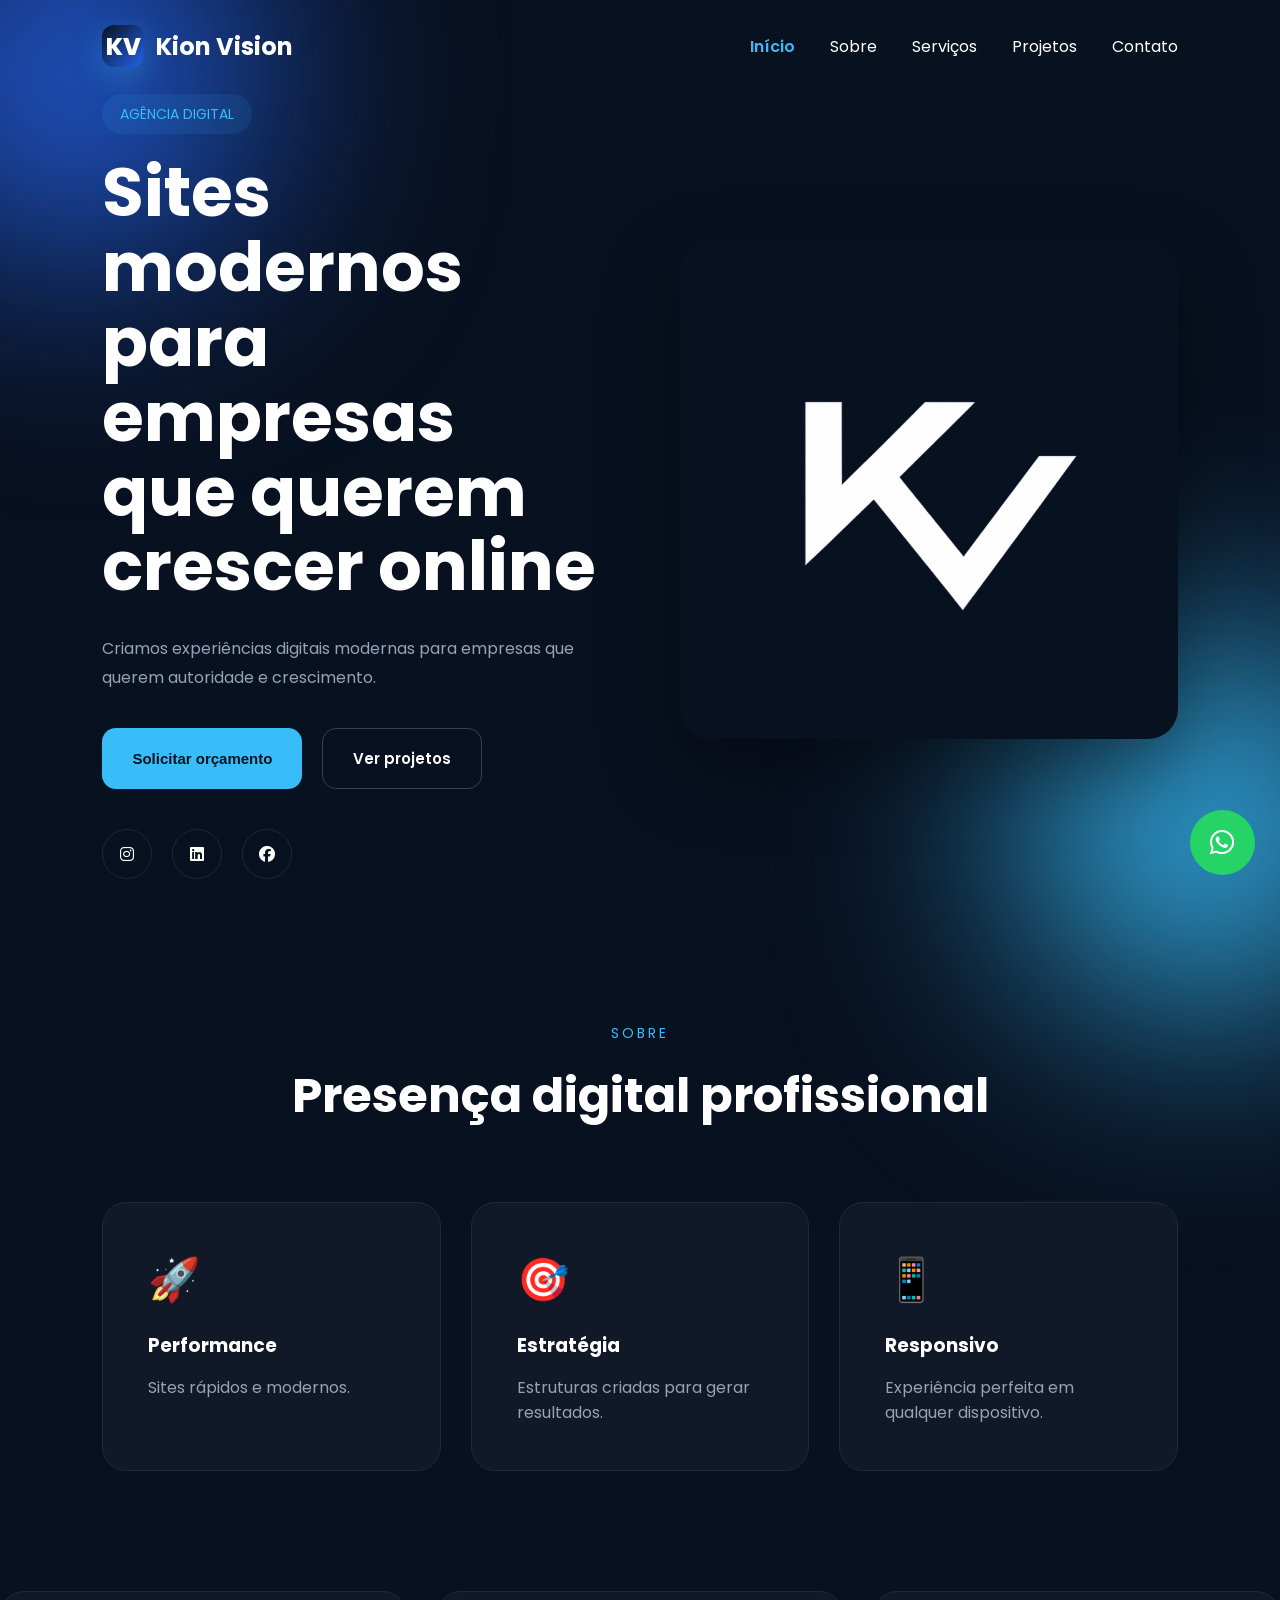
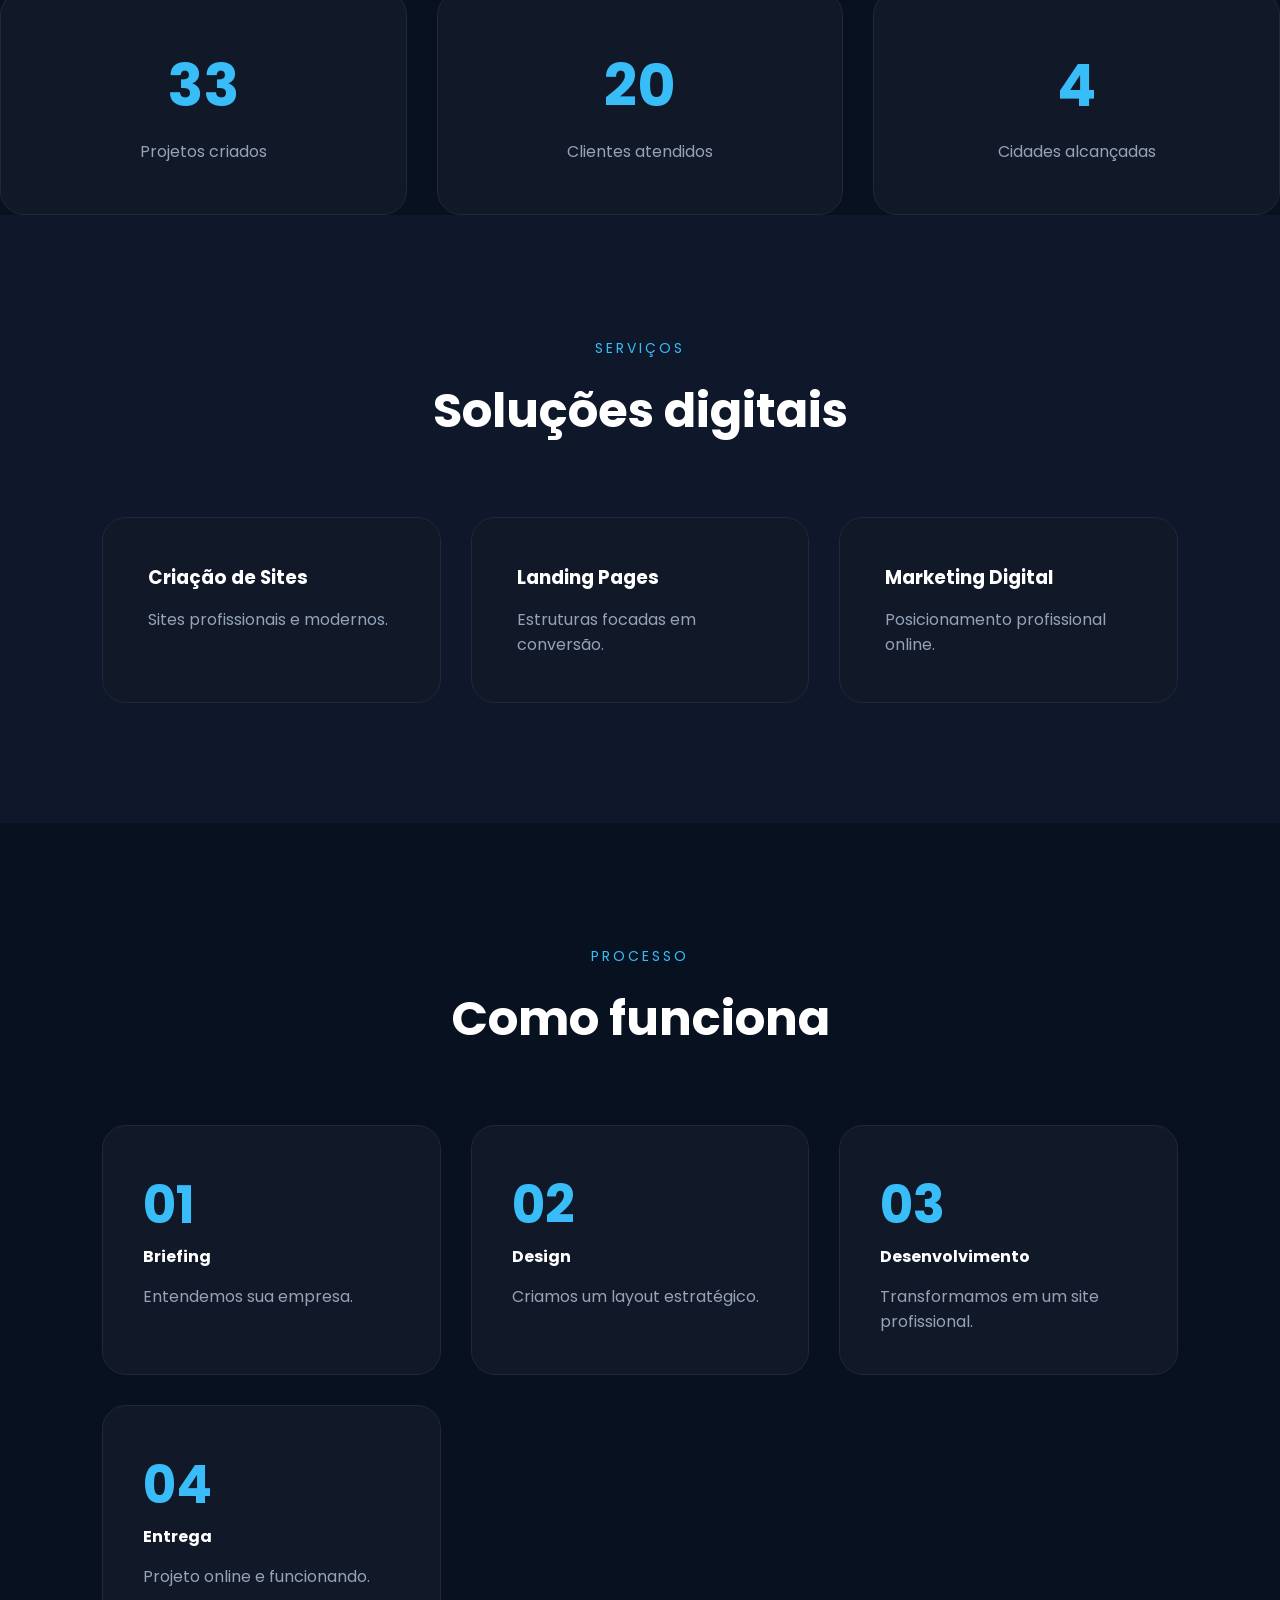
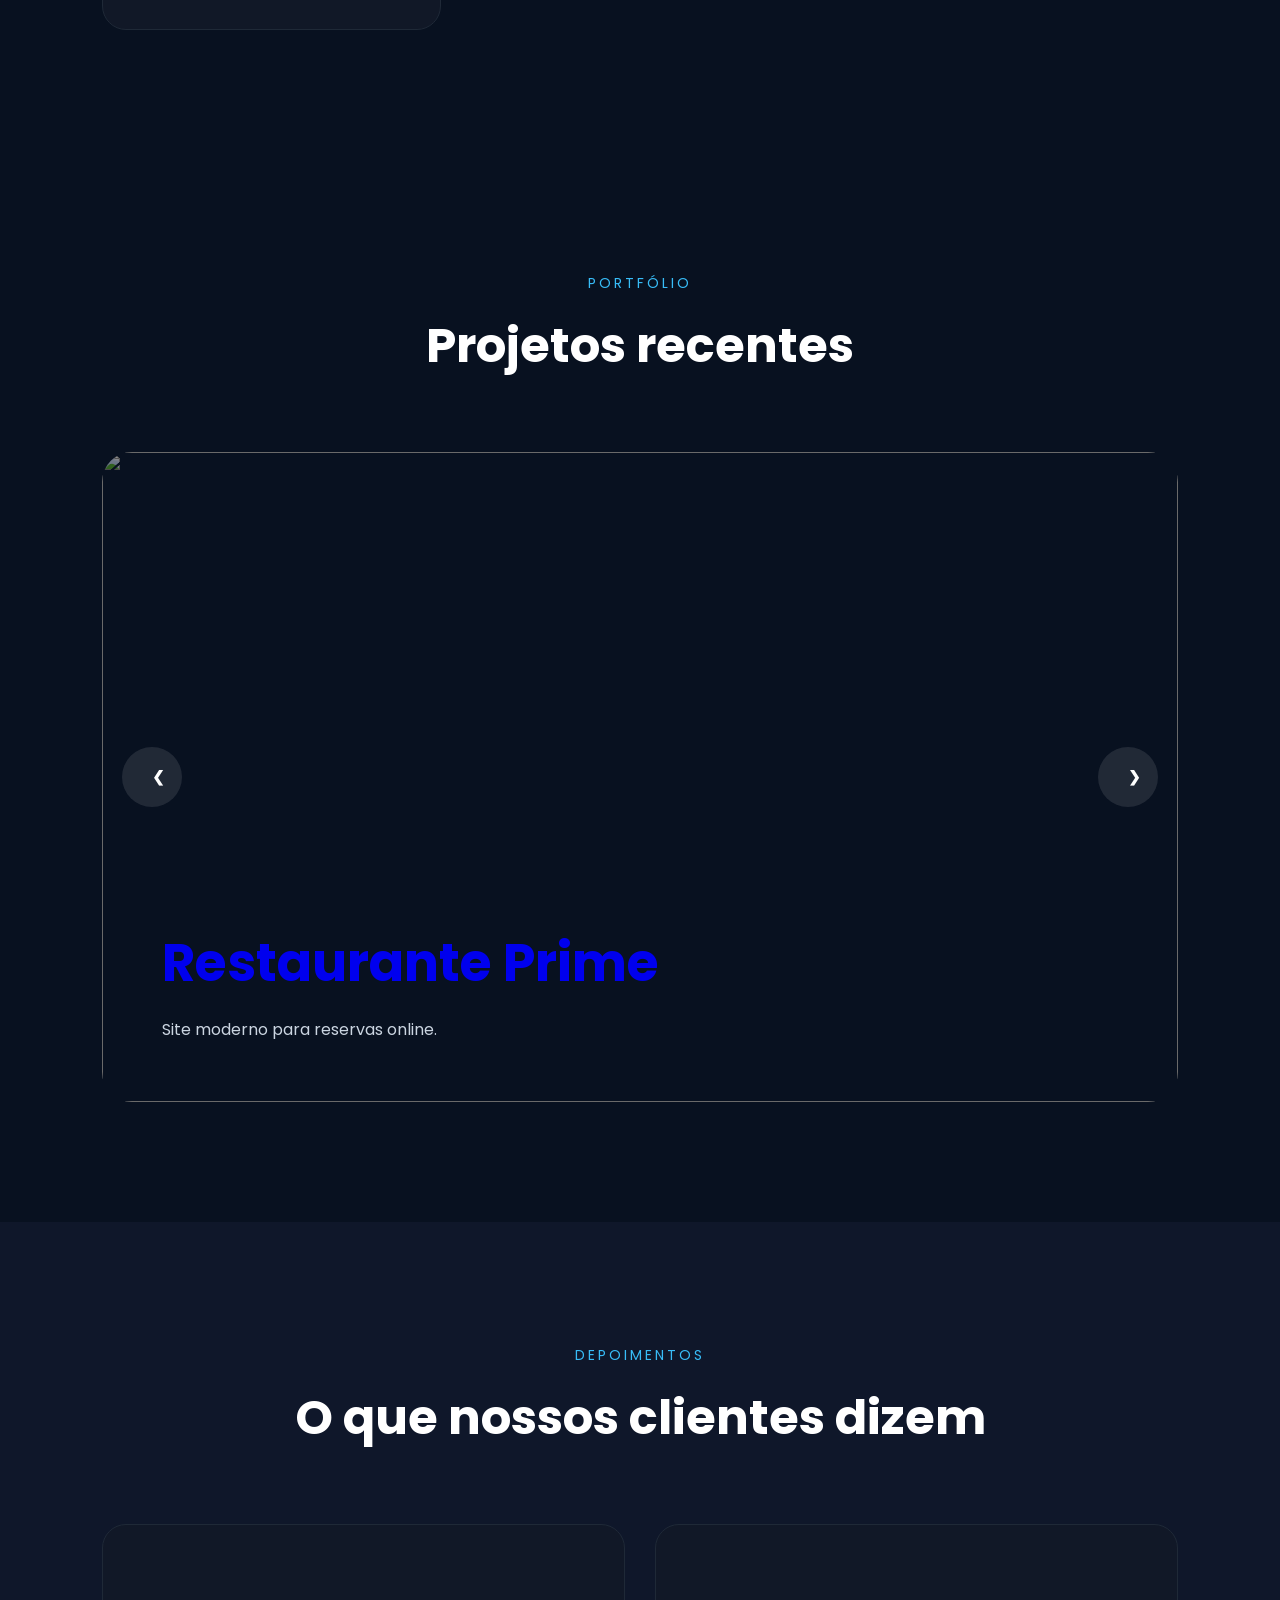
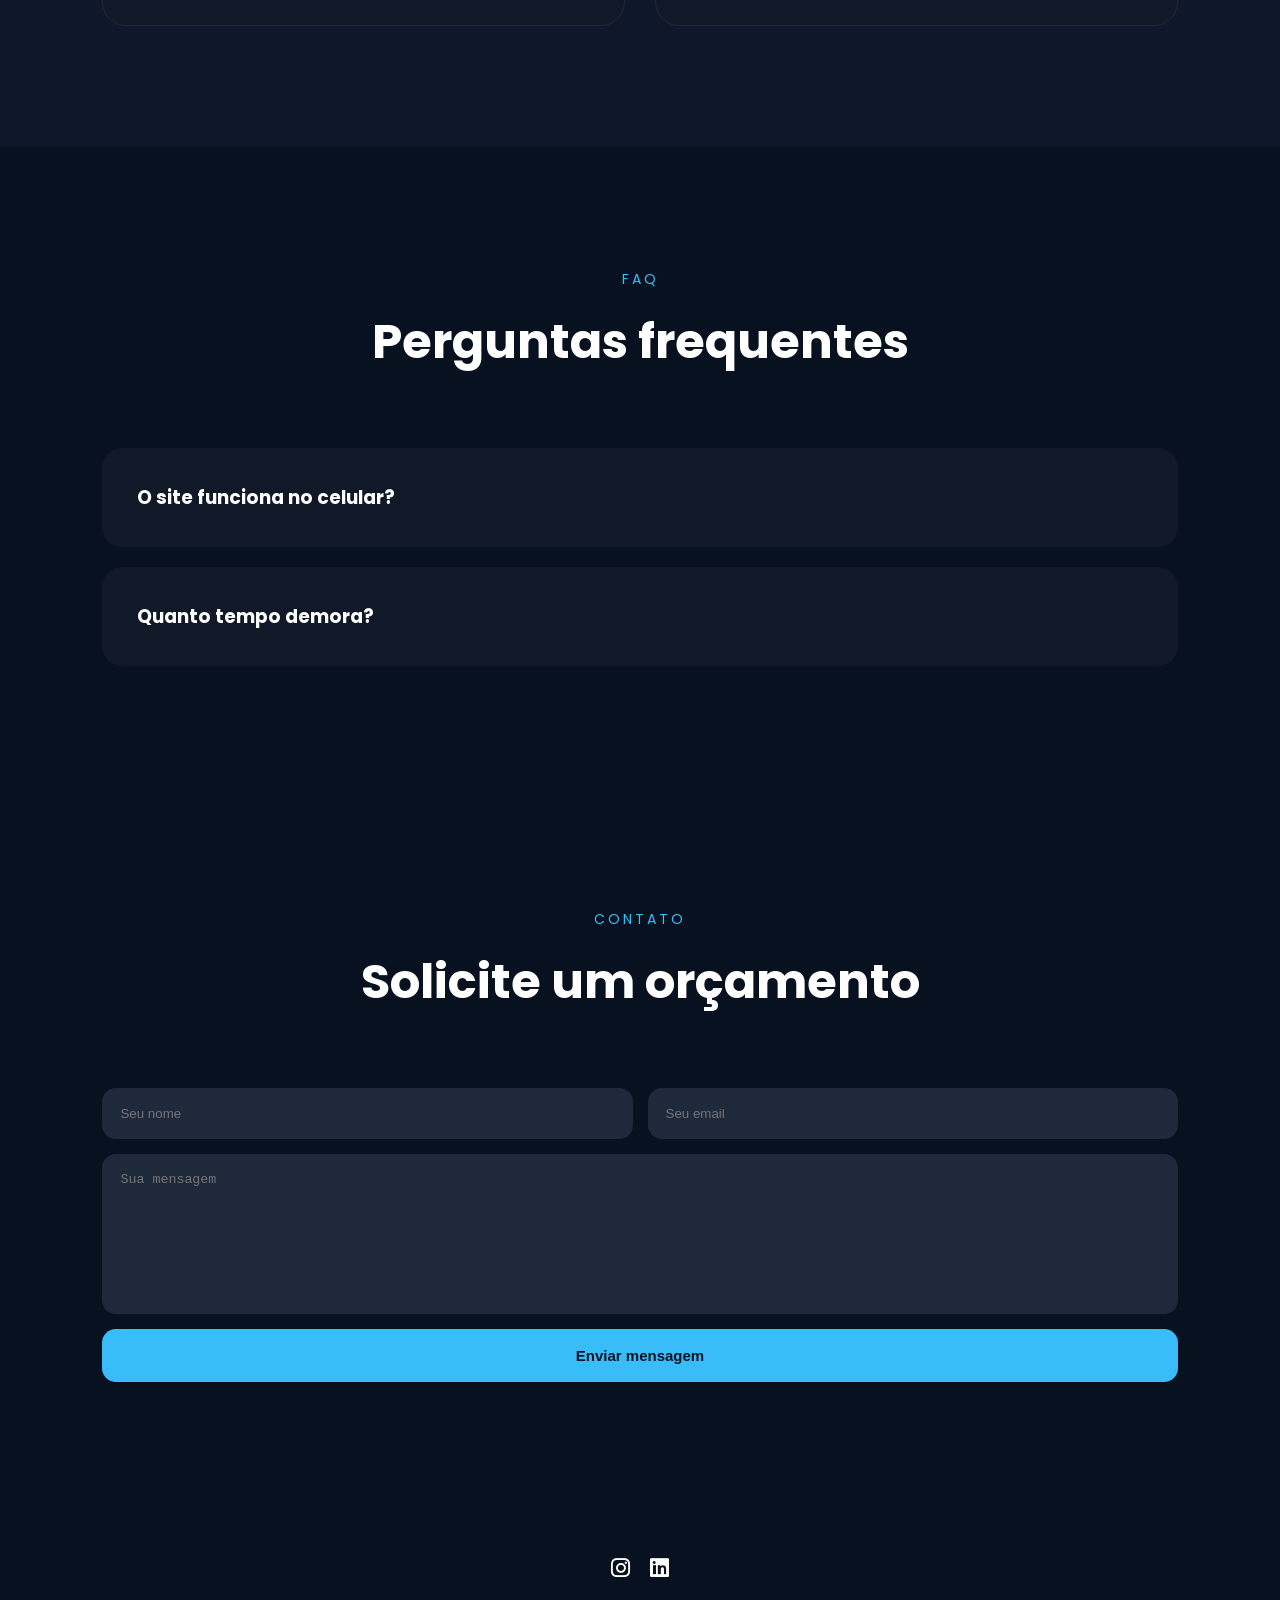
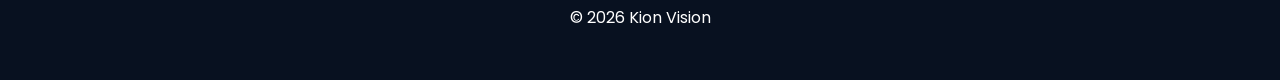
==== index.html @ 3994bf10 "Add files via upload" ====
<!-- ========================= -->
<!-- INDEX.HTML -->
<!-- ========================= -->

<!DOCTYPE html>
<html lang="pt-BR">
<head>

<meta charset="UTF-8">
<meta name="viewport" content="width=device-width, initial-scale=1.0">

<title>Kion Vision</title>

<!-- SEO -->

<meta name="description"
content="Agência digital especializada em criação de sites modernos e marketing digital.">

<meta name="keywords"
content="sites, marketing digital, agência digital, criação de sites">

<meta property="og:title"
content="Kion Vision">

<meta property="og:description"
content="Sites modernos para empresas que querem crescer online.">

<meta property="og:type"
content="website">

<!-- FAVICON -->

<link rel="icon"
href="https://cdn-icons-png.flaticon.com/512/5968/5968672.png">

<!-- FONT -->

<link rel="preconnect"
href="https://fonts.googleapis.com">

<link href="https://fonts.googleapis.com/css2?family=Poppins:wght@300;400;500;600;700;800&display=swap"
rel="stylesheet">

<!-- ICONS -->

<link rel="stylesheet"
href="https://cdnjs.cloudflare.com/ajax/libs/font-awesome/6.5.1/css/all.min.css">

<link rel="stylesheet"
href="style.css">

</head>

<body>

<!-- PROGRESS BAR -->

<div id="progressBar"></div>

<!-- LOADER -->

<div class="loader" id="loader">
  <div class="loader-logo">
    Kion Vision
  </div>
</div>

<!-- CURSOR -->


<!-- HEADER -->

<header>

  <div class="logo">

    <div class="logo-icon">
      KV
    </div>

    <span>Kion Vision</span>

  </div>

  <div class="menu-toggle" id="menuToggle">
    ☰
  </div>

  <nav id="navbar">

    <a href="#inicio">Início</a>
    <a href="#sobre">Sobre</a>
    <a href="#servicos">Serviços</a>
    <a href="#portfolio">Projetos</a>
    <a href="#contato">Contato</a>

  </nav>

</header>

<!-- HERO -->

<section class="hero" id="inicio">

  <div class="hero-text fade-up">

    <span class="tag">
      AGÊNCIA DIGITAL
    </span>

    <h1>
      Sites modernos para empresas que querem crescer online
    </h1>

    <p>
      Criamos experiências digitais modernas para empresas que querem autoridade e crescimento.
    </p>

    <div class="hero-buttons">

      <button onclick="whats()">
        Solicitar orçamento
      </button>

      <a href="#portfolio"
      class="secondary-btn">
        Ver projetos
      </a>

    </div>

    <div class="social-icons">

  <a href="https://www.instagram.com/kionvision/" target="_blank">
    <i class="fab fa-instagram"></i>
  </a>

  <a href="https://www.linkedin.com/company/kionvision/?viewAsMember=true" target="_blank">
    <i class="fab fa-linkedin"></i>
  </a>

  <a href="https://facebook.com" target="_blank">
    <i class="fab fa-facebook"></i>
  </a>

</div>

  </div>

  <div class="hero-image fade-up">

    <img src="img.jpg/logo.png.png">

  </div>

</section>

<!-- SOBRE -->

<section class="section" id="sobre">

  <div class="section-title fade-up">

    <span>SOBRE</span>

    <h2>
      Presença digital profissional
    </h2>

  </div>

  <div class="about-grid">

    <div class="about-card fade-up">
      <div class="icon">🚀</div>
      <h3>Performance</h3>
      <p>Sites rápidos e modernos.</p>
    </div>

    <div class="about-card fade-up">
      <div class="icon">🎯</div>
      <h3>Estratégia</h3>
      <p>Estruturas criadas para gerar resultados.</p>
    </div>

    <div class="about-card fade-up">
      <div class="icon">📱</div>
      <h3>Responsivo</h3>
      <p>Experiência perfeita em qualquer dispositivo.</p>
    </div>

  </div>

</section>

<!-- STATS -->

<section class="stats-section">

  <div class="stats-grid">

    <div class="stat-card">
      <h2 class="counter" data-target="50">0</h2>
      <p>Projetos criados</p>
    </div>

    <div class="stat-card">
      <h2 class="counter" data-target="30">0</h2>
      <p>Clientes atendidos</p>
    </div>

    <div class="stat-card">
      <h2 class="counter" data-target="5">0</h2>
      <p>Cidades alcançadas</p>
    </div>

  </div>

</section>

<!-- SERVIÇOS -->

<section class="section dark" id="servicos">

  <div class="section-title fade-up">

    <span>SERVIÇOS</span>

    <h2>
      Soluções digitais
    </h2>

  </div>

  <div class="services-grid">

    <div class="service-card fade-up">
      <h3>Criação de Sites</h3>
      <p>Sites profissionais e modernos.</p>
    </div>

    <div class="service-card fade-up">
      <h3>Landing Pages</h3>
      <p>Estruturas focadas em conversão.</p>
    </div>

    <div class="service-card fade-up">
      <h3>Marketing Digital</h3>
      <p>Posicionamento profissional online.</p>
    </div>

  </div>

</section>

<!-- PROCESSO -->

<section class="section">

  <div class="section-title fade-up">
    <span>PROCESSO</span>
    <h2>Como funciona</h2>
  </div>

  <div class="steps-grid">

    <div class="step-card fade-up">
      <h3>01</h3>
      <h4>Briefing</h4>
      <p>Entendemos sua empresa.</p>
    </div>

    <div class="step-card fade-up">
      <h3>02</h3>
      <h4>Design</h4>
      <p>Criamos um layout estratégico.</p>
    </div>

    <div class="step-card fade-up">
      <h3>03</h3>
      <h4>Desenvolvimento</h4>
      <p>Transformamos em um site profissional.</p>
    </div>

    <div class="step-card fade-up">
      <h3>04</h3>
      <h4>Entrega</h4>
      <p>Projeto online e funcionando.</p>
    </div>

  </div>

</section>

<!-- PORTFÓLIO -->

<section class="section" id="portfolio">

  <div class="section-title fade-up">

    <span>PORTFÓLIO</span>

    <h2>
      Projetos recentes
    </h2>

  </div>

  <div class="portfolio-carousel">

    <button class="portfolio-btn prev"
    onclick="prevProject()">
      ❮
    </button>

    <div class="portfolio-track"
    id="portfolioTrack">

      <a href="https://dribbble.com"
      target="_blank"
      class="portfolio-slide">

        <img src="https://images.unsplash.com/photo-1517248135467-4c7edcad34c4?q=80&w=1200&auto=format&fit=crop">

        <div class="portfolio-overlay">

          <h3>Restaurante Prime</h3>

          <p>
            Site moderno para reservas online.
          </p>

        </div>

      </a>

      <a href="https://behance.net"
      target="_blank"
      class="portfolio-slide">

        <img src="https://images.unsplash.com/photo-1521590832167-7bcbfaa6381f?q=80&w=1200&auto=format&fit=crop">

        <div class="portfolio-overlay">

          <h3>Clínica Essence</h3>

          <p>
            Estrutura premium para clínica estética.
          </p>

        </div>

      </a>

    </div>

    <button class="portfolio-btn next"
    onclick="nextProject()">
      ❯
    </button>

  </div>

</section>

<!-- DEPOIMENTOS -->

<section class="section dark">

  <div class="section-title fade-up">

    <span>DEPOIMENTOS</span>

    <h2>
      O que nossos clientes dizem
    </h2>

  </div>

  <div class="testimonial-grid">

    <div class="testimonial-card fade-up">
      <p></p>
      <h4></h4>
      <span></span>
    </div>

    <div class="testimonial-card fade-up">
      <p></p>
      <h4></h4>
      <span></span>
    </div>

  </div>

</section>

<!-- FAQ -->

<section class="section">

  <div class="section-title fade-up">

    <span>FAQ</span>

    <h2>
      Perguntas frequentes
    </h2>

  </div>

  <div class="faq-box fade-up">

    <div class="faq-item">
      <h3>O site funciona no celular?</h3>
      <p>Sim, totalmente responsivo.</p>
    </div>

    <div class="faq-item">
      <h3>Quanto tempo demora?</h3>
      <p>Entre 5 e 15 dias.</p>
    </div>

  </div>

</section>

<!-- CONTATO -->

<section class="section"
id="contato">

  <div class="section-title fade-up">

    <span>CONTATO</span>

    <h2>
      Solicite um orçamento
    </h2>

  </div>

 <form id="leadForm" class="contact-form">

  <div class="form-row">
    <input name="nome" placeholder="Seu nome" required>
    <input name="email" placeholder="Seu email" required>
  </div>

  <textarea name="mensagem" placeholder="Sua mensagem" required></textarea>

  <button type="submit">Enviar mensagem</button>




  </form>

</section>

<!-- FOOTER -->

<footer>

  <div class="footer-social">

    <a href="#">
      <i class="fab fa-instagram"></i>
    </a>

    <a href="#">
      <i class="fab fa-linkedin"></i>
    </a>

  </div>

  <p>
    © 2026 Kion Vision
  </p>

</footer>

<!-- WHATSAPP -->

<a
href="https://wa.me/5547996663842"
target="_blank"
class="whatsapp-float"
>
  <i class="fab fa-whatsapp"></i>
</a>

<!-- BACK TO TOP -->

<button id="backToTop">
  ↑
</button>

<!-- BLUR -->

<div class="blur blur1"></div>
<div class="blur blur2"></div>

<script src="script.js"></script>
<div class="menu-toggle" id="menuToggle" aria-label="Abrir menu">
  ☰
</div>

<script>
const form = document.getElementById("leadForm");

const loader = document.createElement("div");
loader.style = `
position:fixed;inset:0;background:rgba(8,17,32,0.95);
display:none;align-items:center;justify-content:center;
color:#38bdf8;font-size:20px;z-index:99999;`;
loader.innerHTML = "Enviando mensagem...";
document.body.appendChild(loader);

const popup = document.createElement("div");
popup.style = `
position:fixed;bottom:30px;left:50%;
transform:translateX(-50%);
background:#111827;border:1px solid #38bdf8;
padding:18px 28px;border-radius:14px;
color:white;display:none;z-index:99999;`;
popup.innerHTML = "✔ Mensagem enviada com sucesso!";
document.body.appendChild(popup);

form.addEventListener("submit", async (e) => {
  e.preventDefault();

  loader.style.display = "flex";

  try {
    await fetch("https://script.google.com/macros/s/AKfycbwR67sfPYekH7X3Ta06dqTKFl2t5RHx6iVNbPscGKZyED07bkrtZRWrbK5T82G9RIhz-g/exec", {
      method: "POST",
      body: new FormData(form)
    });

    loader.style.display = "none";
    popup.style.display = "block";

    setTimeout(() => {
      popup.style.display = "none";
      window.location.href = "./obrigado.html";
    }, 1500);

  } catch (err) {
    loader.style.display = "none";
    alert("Erro ao enviar mensagem.");
  }
});
</script>
</body>
</html>
---- style.css ----
/* ========================= */
/* STYLE.CSS */
/* ========================= */

*{
  margin:0;
  padding:0;
  box-sizing:border-box;
  scroll-behavior:smooth;
}

body{
  font-family:'Poppins',sans-serif;
  background:#081120;
  color:white;
  overflow-x:hidden;
}

img{
  max-width:100%;
  display:block;
}

a{
  text-decoration:none;
}

.section{
  padding:120px 8%;
  position:relative;
  z-index:2;
}

.dark{
  background:#0f172a;
}

.section-title{
  text-align:center;
  margin-bottom:70px;
}

.section-title span{
  color:#38bdf8;
  font-size:14px;
  letter-spacing:3px;
}

.section-title h2{
  font-size:48px;
  margin-top:15px;
}

/* HEADER */

header{
  position:fixed;
  top:0;
  left:0;
  width:100%;

  display:flex;
  align-items:center;
  justify-content:space-between;

  padding:25px 8%;

  z-index:9999;

  transition:0.4s;
}

header.scrolled{
  background:rgba(2,6,23,0.95);
  backdrop-filter:blur(10px);
  box-shadow:0 10px 40px rgba(0,0,0,0.3);
}

.logo{
  display:flex;
  align-items:center;
  gap:12px;
  font-size:24px;
  font-weight:700;
}

.logo-icon{
  width:42px;
  height:42px;
  border-radius:12px;
  background: linear-gradient(135deg, #081120, #2563eb);
  color:#ffffff;
  display:flex;
  align-items:center;
  justify-content:center;
  font-weight:800;
  box-shadow:0 10px 30px rgba(56,189,248,0.3);
}

nav{
  display:flex;
  gap:35px;
}

nav a{
  color:white;
  transition:0.3s;
}

nav a:hover{
  color:#38bdf8;
}

.menu-toggle{
  display:none;
  font-size:32px;
  cursor:pointer;
}

/* HERO */

.hero{
  height:100vh;

  display:flex;
  align-items:center;
  justify-content:space-between;

  gap:80px;

  padding:0 8%;
  padding-top:80px;

  box-sizing:border-box;
}

.hero-text{
  flex:1;
}
html, body{
  margin:0;
  padding:0;
}
.tag{
  background:rgba(56,189,248,0.1);
  color:#38bdf8;

  padding:10px 18px;

  border-radius:999px;

  font-size:14px;
}

.hero h1{
  font-size:68px;
  line-height:1.1;
  margin:30px 0;
}

.hero p{
  color:#94a3b8;
  line-height:1.8;
  margin-bottom:35px;
}

.hero-buttons{
  display:flex;
  gap:20px;
}

button,
.secondary-btn{
  padding:18px 30px;

  border:none;
  border-radius:14px;

  cursor:pointer;

  font-size:15px;
  font-weight:600;

  transition:0.4s;
}

button{
  background:#38bdf8;
  color:#081120;
}

.secondary-btn{
  border:1px solid #334155;
  color:white;
}

button:hover,
.secondary-btn:hover{
  transform:translateY(-5px);
  box-shadow:0 0 40px rgba(56,189,248,0.4);
}

.hero-image{
  flex:1;
}

.hero-image img{
  border-radius:30px;
  box-shadow:0 30px 80px rgba(0,0,0,0.4);
}

.social-icons{
  display:flex;
  gap:20px;
  margin-top:40px;
}

.social-icons a{
  width:50px;
  height:50px;

  border-radius:50%;

  border:1px solid #1e293b;

  display:flex;
  align-items:center;
  justify-content:center;

  color:white;

  transition:0.4s;
}

.social-icons a:hover{
  background:#38bdf8;
  color:#081120;
}

/* ABOUT */

.about-grid{
  display:grid;
  grid-template-columns:repeat(auto-fit,minmax(280px,1fr));
  gap:30px;
}

.about-card{
  background:#111827;
  padding:45px;
  border-radius:24px;
  border:1px solid #1f2937;
  transition:0.4s;
}

.about-card:hover{
  transform:translateY(-10px);
  border-color:#38bdf8;
}

.icon{
  font-size:42px;
  margin-bottom:20px;
}

.about-card p{
  color:#94a3b8;
  margin-top:15px;
}

/* STATS */

.stats-grid{
  display:grid;
  grid-template-columns:repeat(auto-fit,minmax(250px,1fr));
  gap:30px;
}

.stat-card{
  background:#111827;
  padding:50px;
  border-radius:24px;
  text-align:center;
  border:1px solid #1f2937;
}

.stat-card h2{
  font-size:58px;
  color:#38bdf8;
}

.stat-card p{
  color:#94a3b8;
  margin-top:10px;
}

/* SERVICES */

.services-grid{
  display:grid;
  grid-template-columns:repeat(auto-fit,minmax(280px,1fr));
  gap:30px;
}

.service-card{
  background:#111827;
  padding:45px;
  border-radius:24px;
  border:1px solid #1f2937;
  transition:0.4s;
}

.service-card:hover{
  transform:translateY(-10px);
  border-color:#38bdf8;
}

.service-card p{
  margin-top:15px;
  color:#94a3b8;
}

/* PROCESS */

.steps-grid{
  display:grid;
  grid-template-columns:repeat(auto-fit,minmax(250px,1fr));
  gap:30px;
}

.step-card{
  background:#111827;
  padding:40px;
  border-radius:24px;
  border:1px solid #1f2937;
}

.step-card h3{
  font-size:52px;
  color:#38bdf8;
}

.step-card p{
  margin-top:15px;
  color:#94a3b8;
}

/* PORTFOLIO */

.portfolio-carousel{
  position:relative;
  overflow:hidden;
  border-radius:30px;
}

.portfolio-track{
  display:flex;
  transition:0.6s ease-in-out;
}

.portfolio-slide{
  min-width:100%;
  position:relative;
}

.portfolio-slide img{
  width:100%;
  height:650px;
  object-fit:cover;
  filter:brightness(0.55);
}

.portfolio-overlay{
  position:absolute;
  left:60px;
  bottom:60px;
}

.portfolio-overlay h3{
  font-size:52px;
}

.portfolio-overlay p{
  margin-top:15px;
  color:#cbd5e1;
}

.portfolio-btn{
  position:absolute;
  top:50%;
  transform:translateY(-50%);

  width:60px;
  height:60px;

  border:none;
  border-radius:50%;

  background:rgba(255,255,255,0.1);

  color:white;

  z-index:10;
}

.portfolio-btn.prev{
  left:20px;
}

.portfolio-btn.next{
  right:20px;
}

/* TESTIMONIAL */

.testimonial-grid{
  display:grid;
  grid-template-columns:repeat(auto-fit,minmax(280px,1fr));
  gap:30px;
}

.testimonial-card{
  background:#111827;
  padding:40px;
  border-radius:24px;
  border:1px solid #1f2937;
}

.testimonial-card p{
  color:#cbd5e1;
  line-height:1.8;
  margin-bottom:20px;
}

.testimonial-card span{
  color:#38bdf8;
}

/* FAQ */

.faq-box{
  display:flex;
  flex-direction:column;
  gap:20px;
}

.faq-item{
  background:#111827;
  padding:35px;
  border-radius:20px;
}

.faq-item p{
  margin-top:10px;
  color:#94a3b8;
}

/* CONTACT */

.contact-box{
  background:#111827;
  padding:50px;
  border-radius:30px;

  display:flex;
  flex-direction:column;
  gap:20px;
}

input,
textarea{
  padding:18px;
  border:none;
  border-radius:14px;
  background:#1e293b;
  color:white;
}

textarea{
  min-height:150px;
}

/* FOOTER */

footer{
  padding:50px;
  text-align:center;
}

.footer-social{
  display:flex;
  justify-content:center;
  gap:20px;
  margin-bottom:20px;
}

.footer-social a{
  color:white;
  font-size:22px;
}


.faq-item p {
  display: none;
}
* {
  -webkit-font-smoothing: antialiased;
  -moz-osx-font-smoothing: grayscale;
}

.faq-item.active p {
  display: block;
}
/* WHATSAPP */

.whatsapp-float{
  position:fixed;

  right:25px;
  bottom:25px;

  width:65px;
  height:65px;

  border-radius:50%;

  background:#25d366;

  display:flex;
  align-items:center;
  justify-content:center;

  color:white;
  font-size:28px;

  z-index:999;
}

/* LOADER */

.loader{
  position:fixed;
  inset:0;

  background:#081120;

  display:flex;
  align-items:center;
  justify-content:center;

  z-index:999999;

  transition:1s;
}

.loader-logo{
  font-size:48px;
  font-weight:800;
  color:#38bdf8;

  animation:pulse 1.5s infinite;
}

@keyframes pulse{

  0%{
    opacity:0.5;
  }

  50%{
    opacity:1;
  }

  100%{
    opacity:0.5;
  }

}

/* CURSOR */



/* PROGRESS */

#progressBar{
  position:fixed;
  top:0;
  left:0;

  height:4px;
  width:0%;

  background:#38bdf8;

  z-index:999999;
}

/* BACK TO TOP */

#backToTop{
  position:fixed;

  right:30px;
  bottom:110px;

  width:55px;
  height:55px;

  border:none;
  border-radius:50%;

  background:#38bdf8;

  color:#081120;

  font-size:22px;

  opacity:0;
  visibility:hidden;

  z-index:999;

  transition:0.4s;
}

#backToTop.show{
  opacity:1;
  visibility:visible;
}

/* BLUR */

.blur{
  position:fixed;

  width:350px;
  height:350px;

  border-radius:50%;

  filter:blur(120px);

  z-index:-1;
}

.blur1{
  background:#2563eb;
  top:-100px;
  left:-100px;
}

.blur2{
  background:#38bdf8;
  bottom:-100px;
  right:-100px;
}

/* ANIMATIONS */

.fade-up{
  opacity:0;
  transform:translateY(60px);
  transition:1s;
}

.fade-up.show{
  opacity:1;
  transform:translateY(0);
}

/* RESPONSIVE */

@media(max-width:900px){

  .hero{
    flex-direction:column;
    text-align:center;
  }

  .hero h1{
    font-size:46px;
  }

  .hero-buttons{
    justify-content:center;
    flex-wrap:wrap;
  }

  .social-icons{
    justify-content:center;
  }

  .menu-toggle{
    display:block;
  }

  nav{
    position:absolute;

    top:100%;
    right:0;

    width:100%;

    background:#081120;

    display:none;
    flex-direction:column;

    padding:30px;
  }

  nav.active{
    display:flex;
  }

}#backToTop{
  display:flex;
  align-items:center;
  justify-content:center;
  line-height:1;
}
nav a.active{
  color:#38bdf8;
  font-weight:600;
}

.logo-icon{
  font-family:inherit;
}

.contact-form{
  display:flex;
  flex-direction:column;
  gap:15px;
}

.form-row{
  display:flex;
  gap:15px;
}

.form-row input{
  flex:1;
}

.contact-form input,
.contact-form textarea{
  width:100%;
  padding:18px;
  border:none;
  border-radius:14px;
  background:#1e293b;
  color:white;
  outline:none;
}

.contact-form textarea{
  min-height:160px;
  resize:none;
}

.contact-form button{
  padding:18px;
  border:none;
  border-radius:14px;
  background:#38bdf8;
  color:#081120;
  font-weight:600;
  cursor:pointer;
  transition:0.3s;
}

.contact-form button:hover{
  transform:translateY(-3px);
}
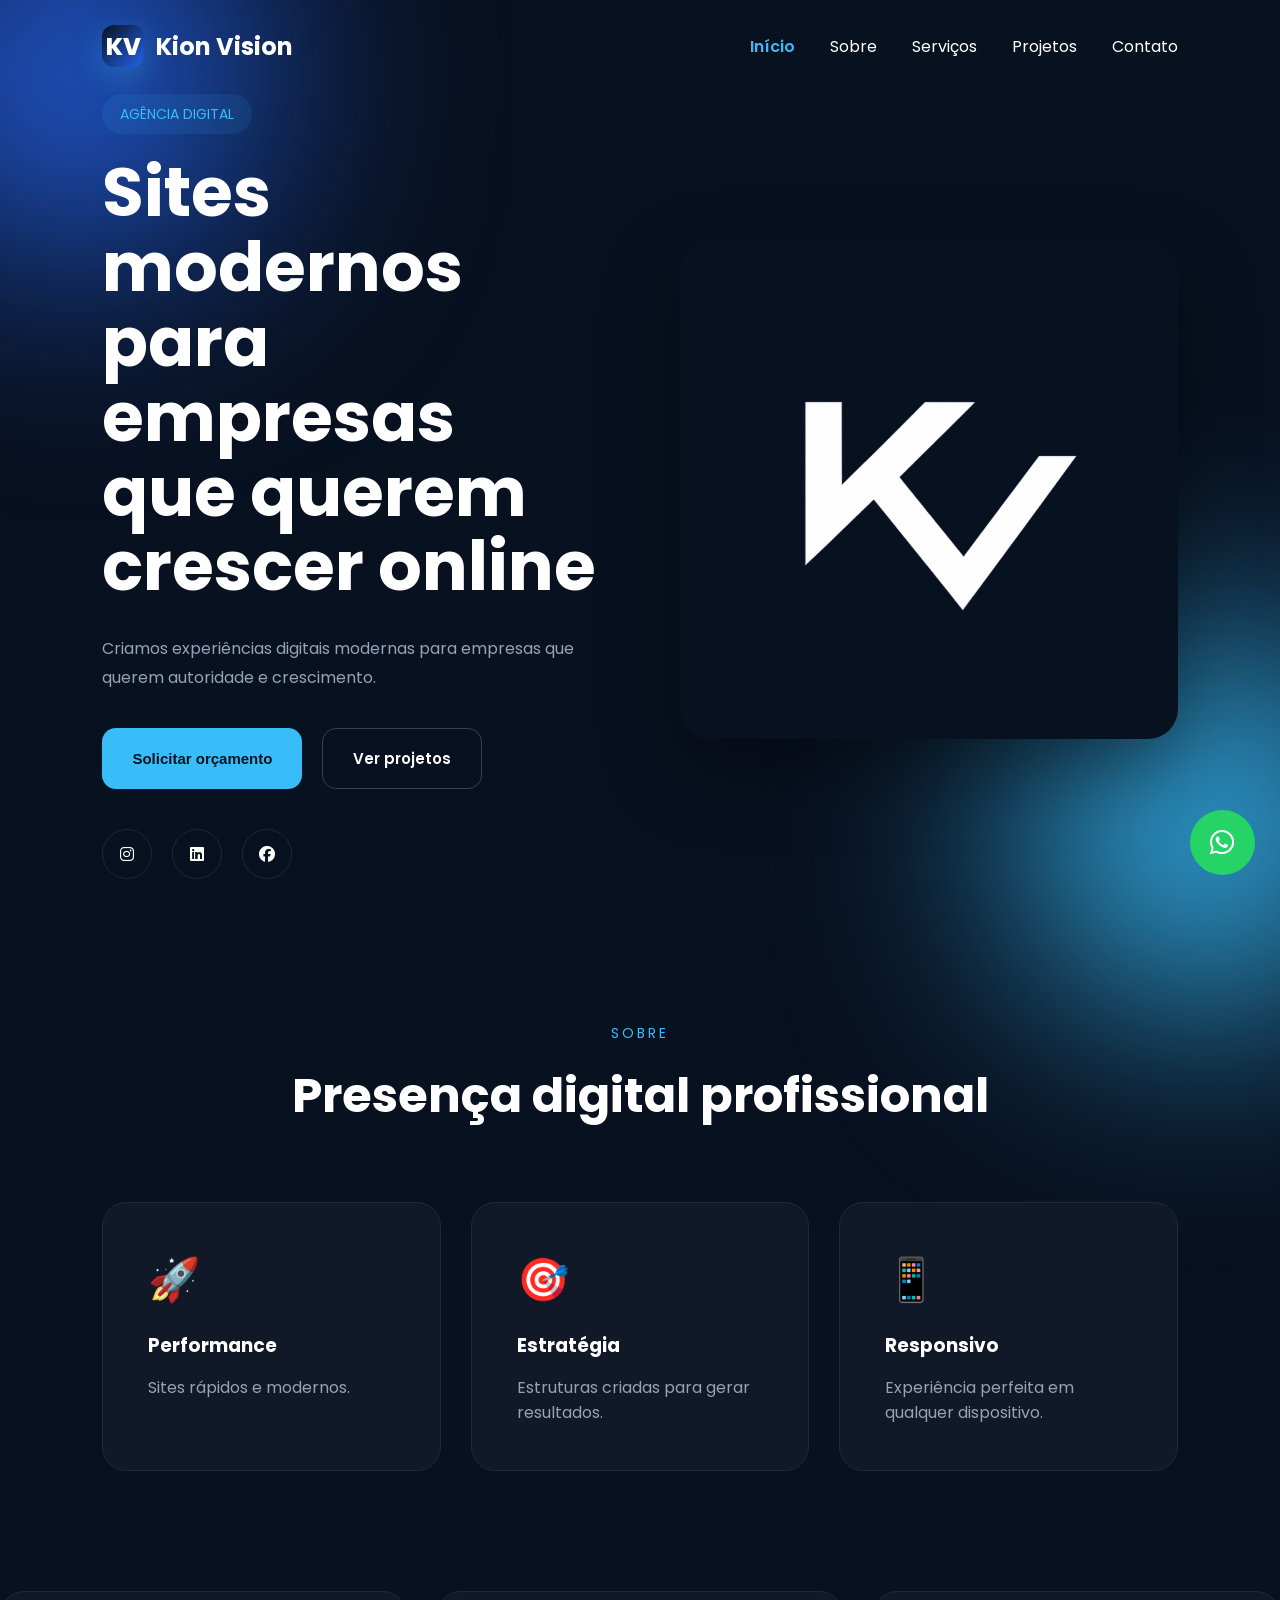
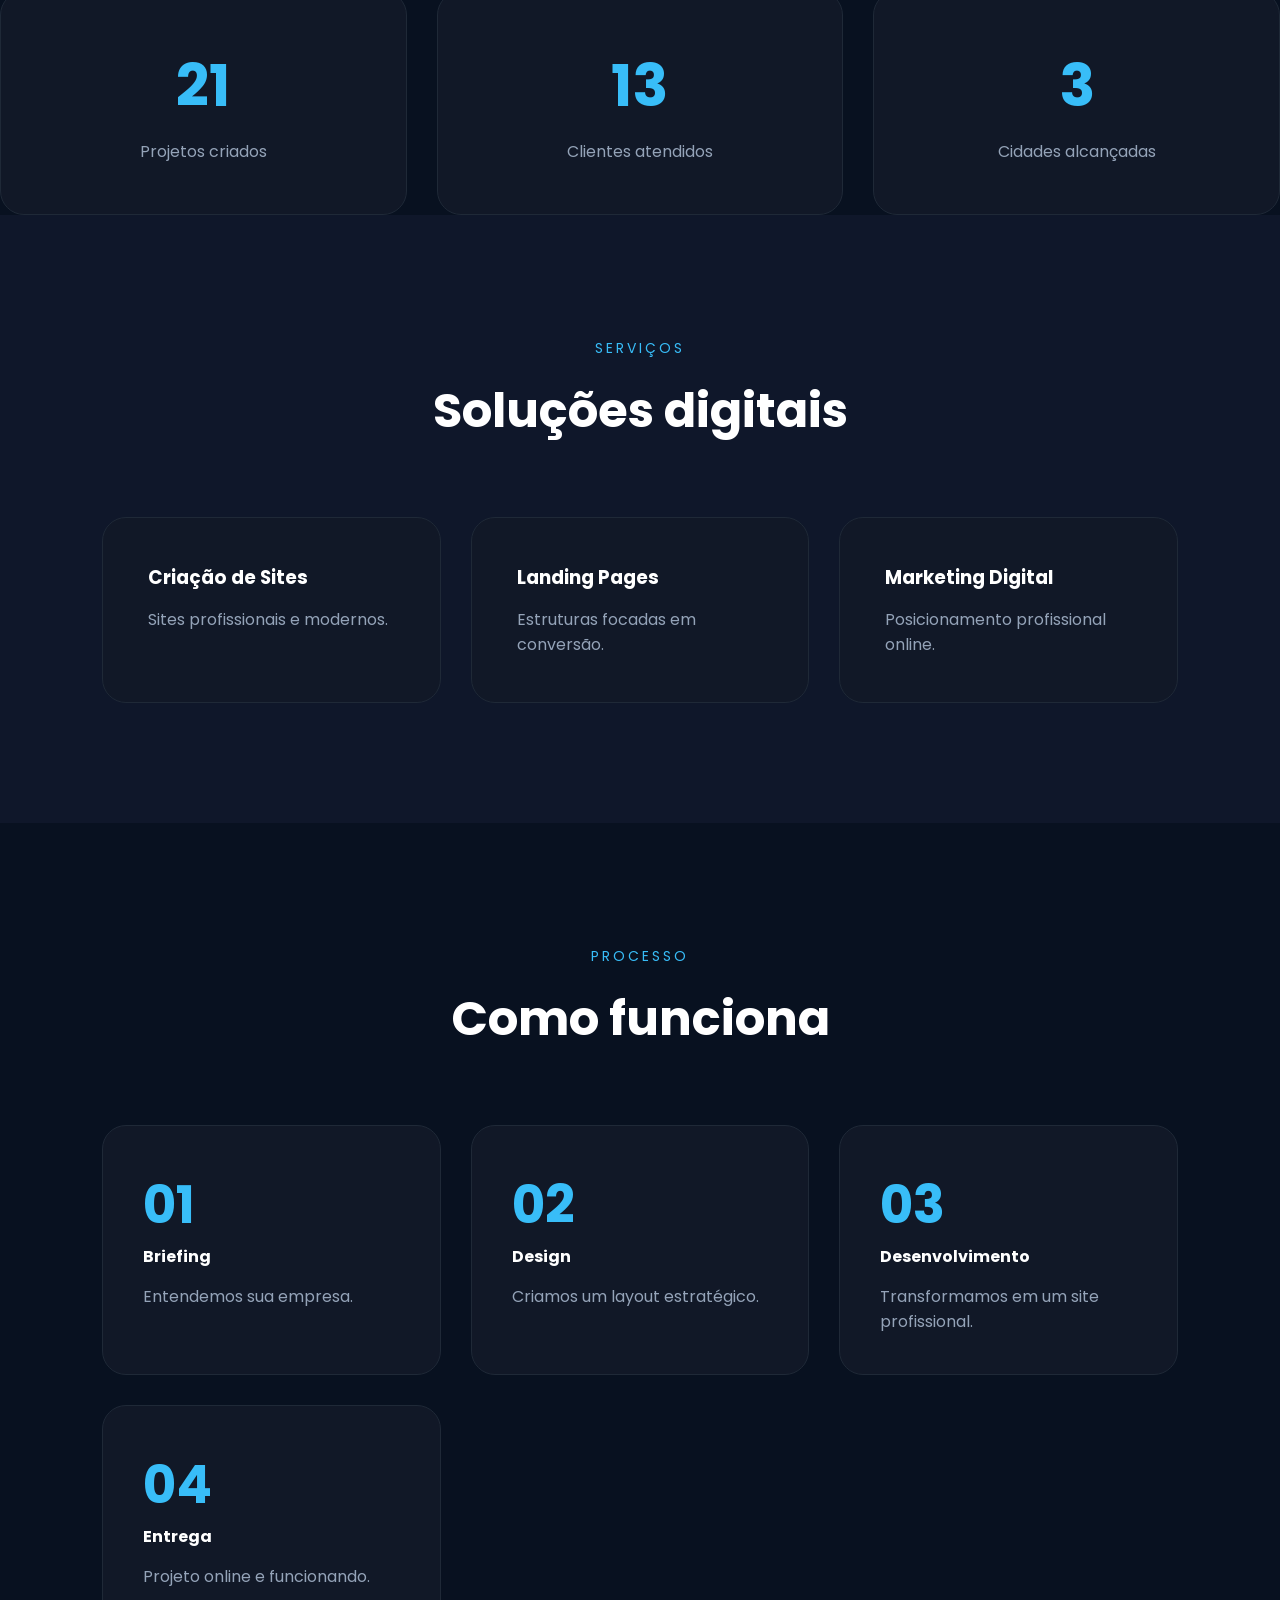
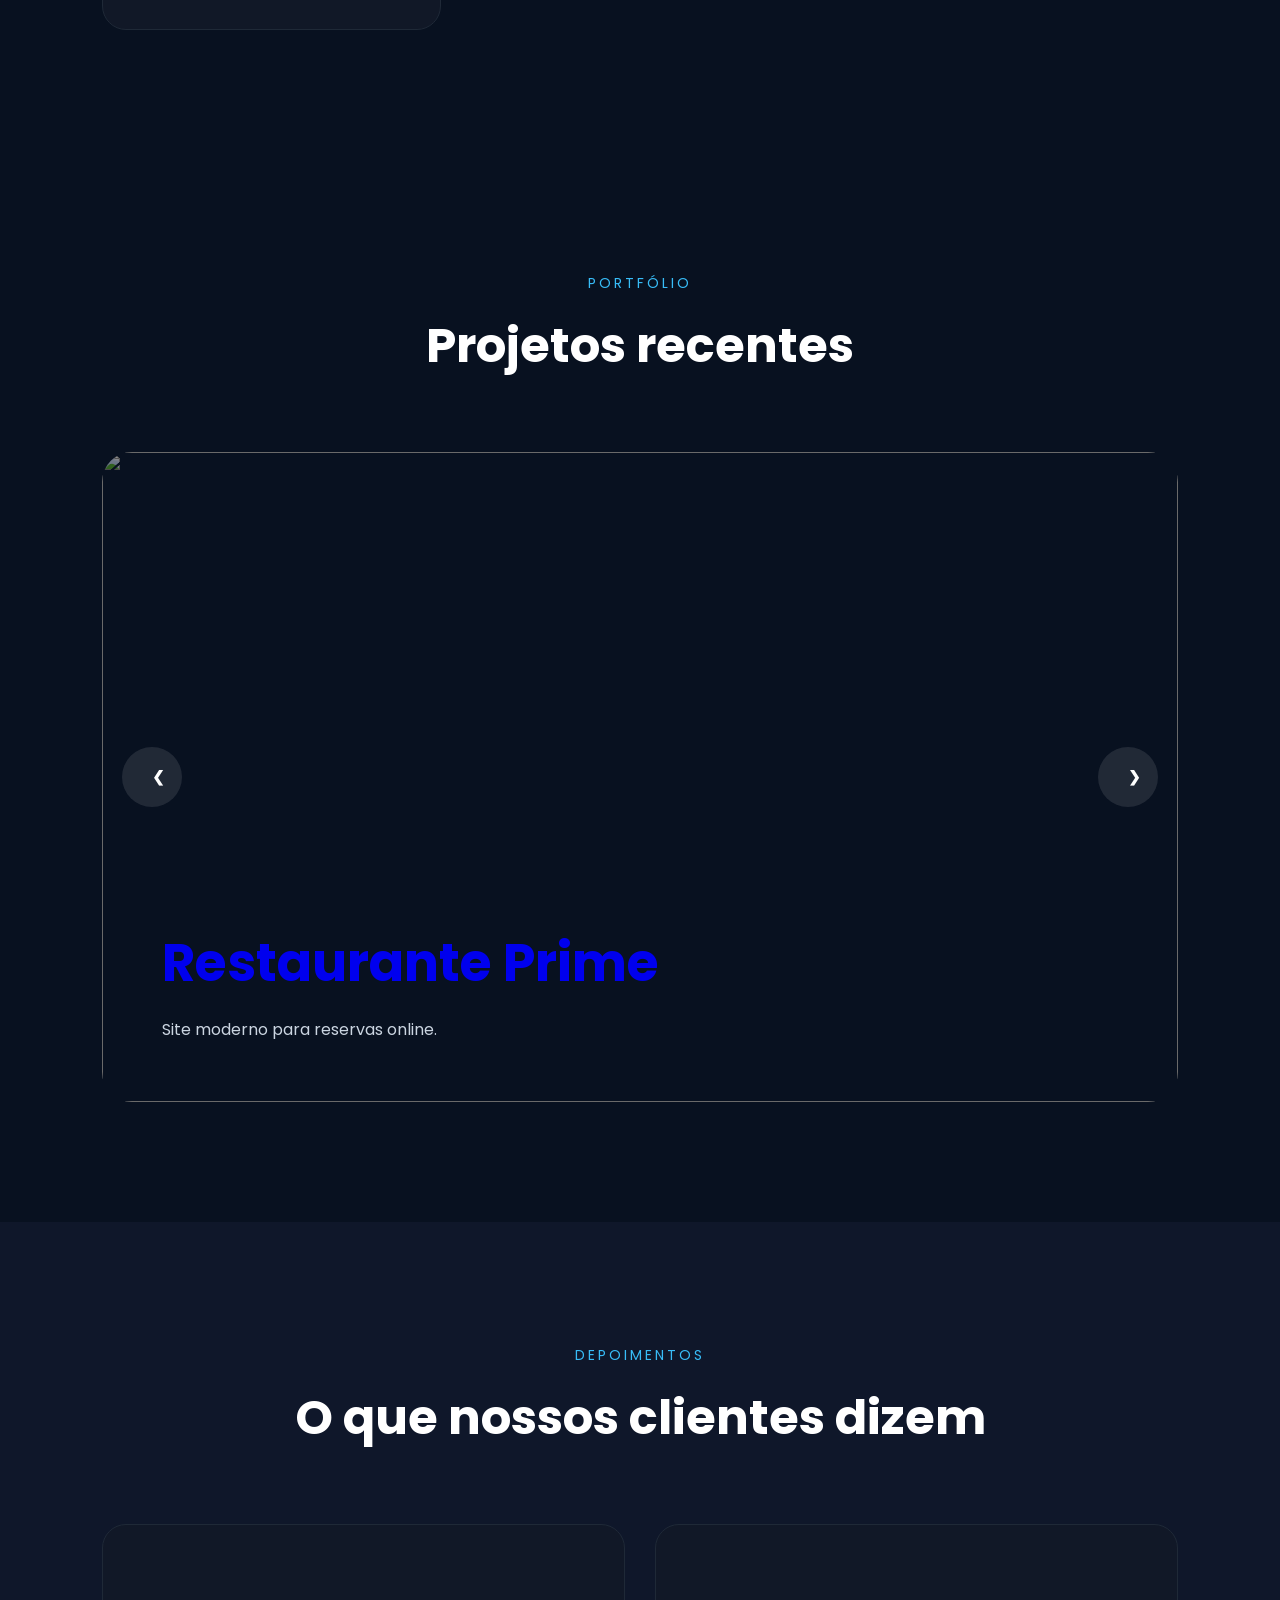
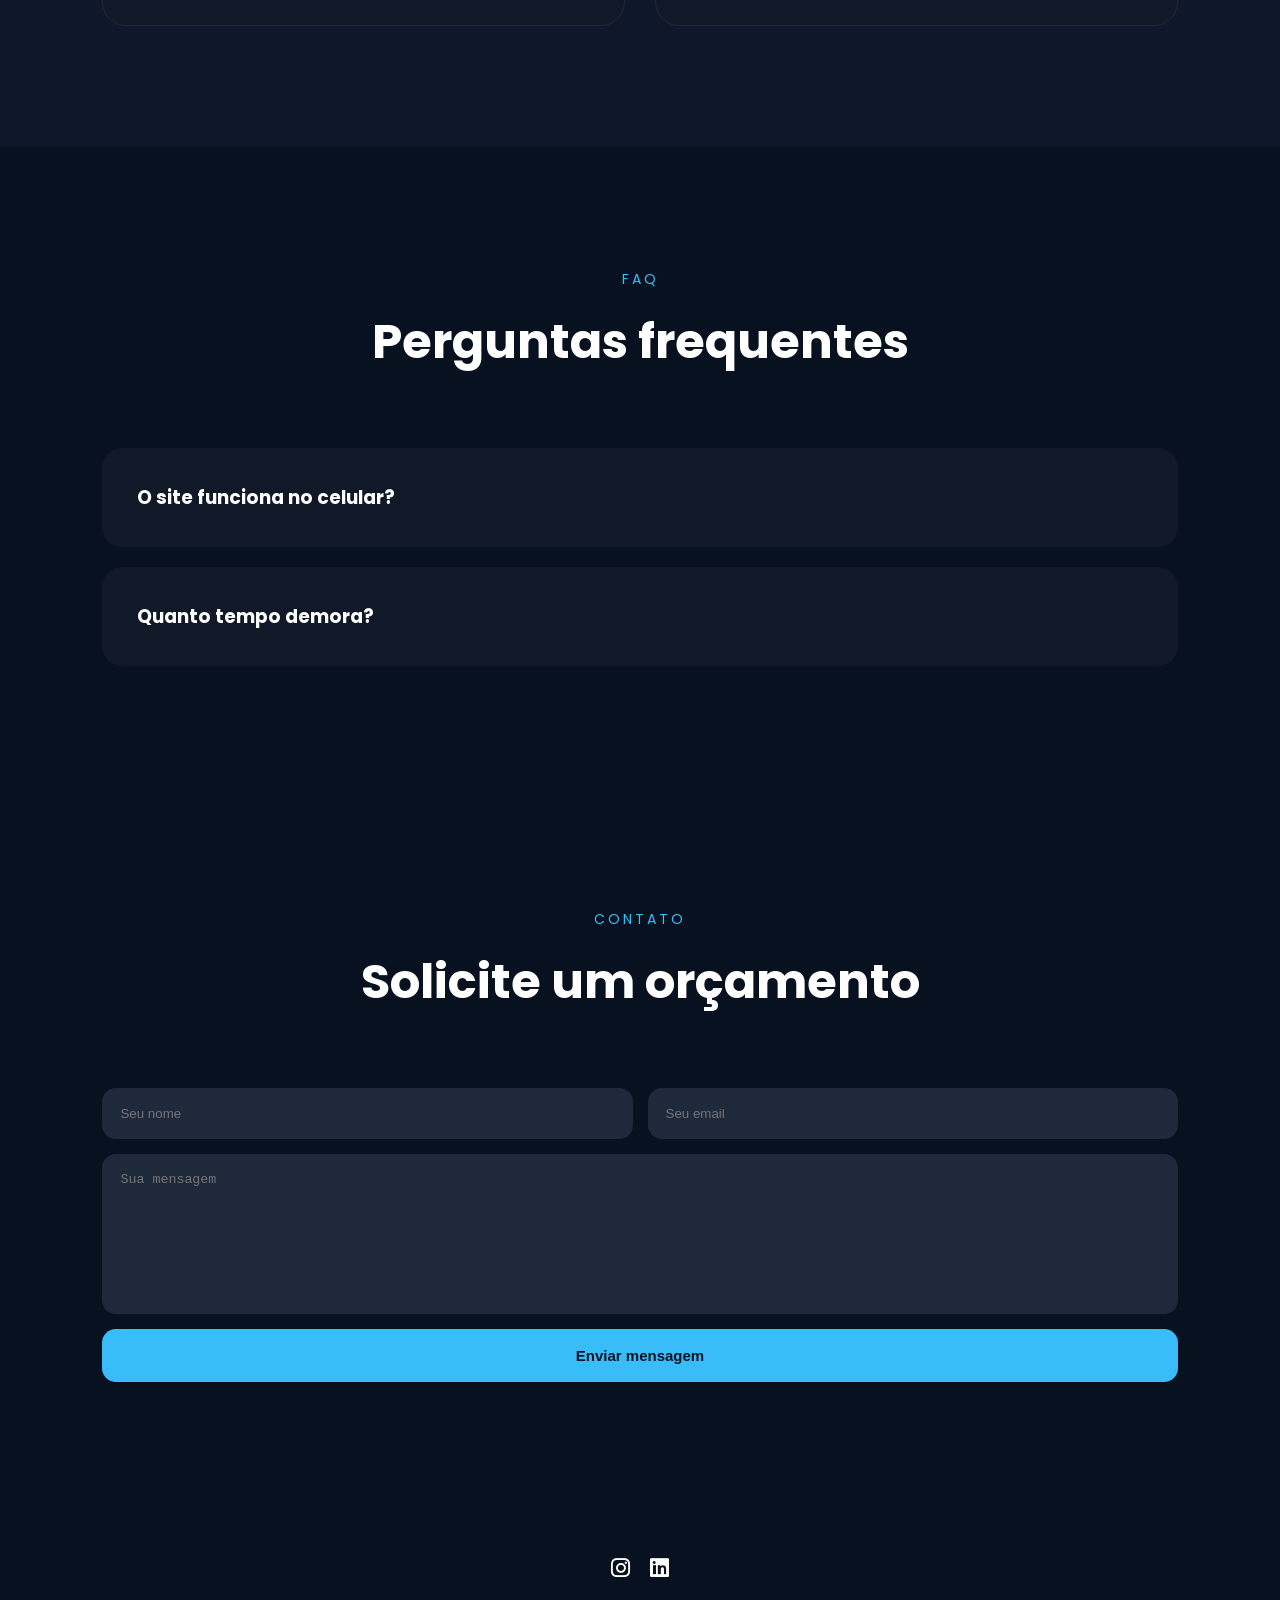
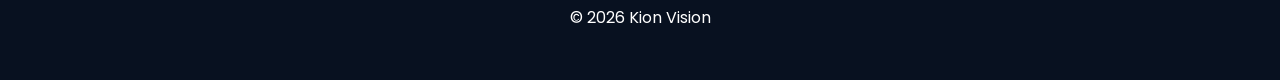
==== commit c5d55851: "Update index.html" ====
--- a/index.html
+++ b/index.html
@@ -483,7 +483,7 @@
 <!-- WHATSAPP -->
 
 <a
-href="https://wa.me/5547996663842"
+href="https://wa.me/554796149618"
 target="_blank"
 class="whatsapp-float"
 >
@@ -553,4 +553,4 @@
 });
 </script>
 </body>
-</html>+</html>
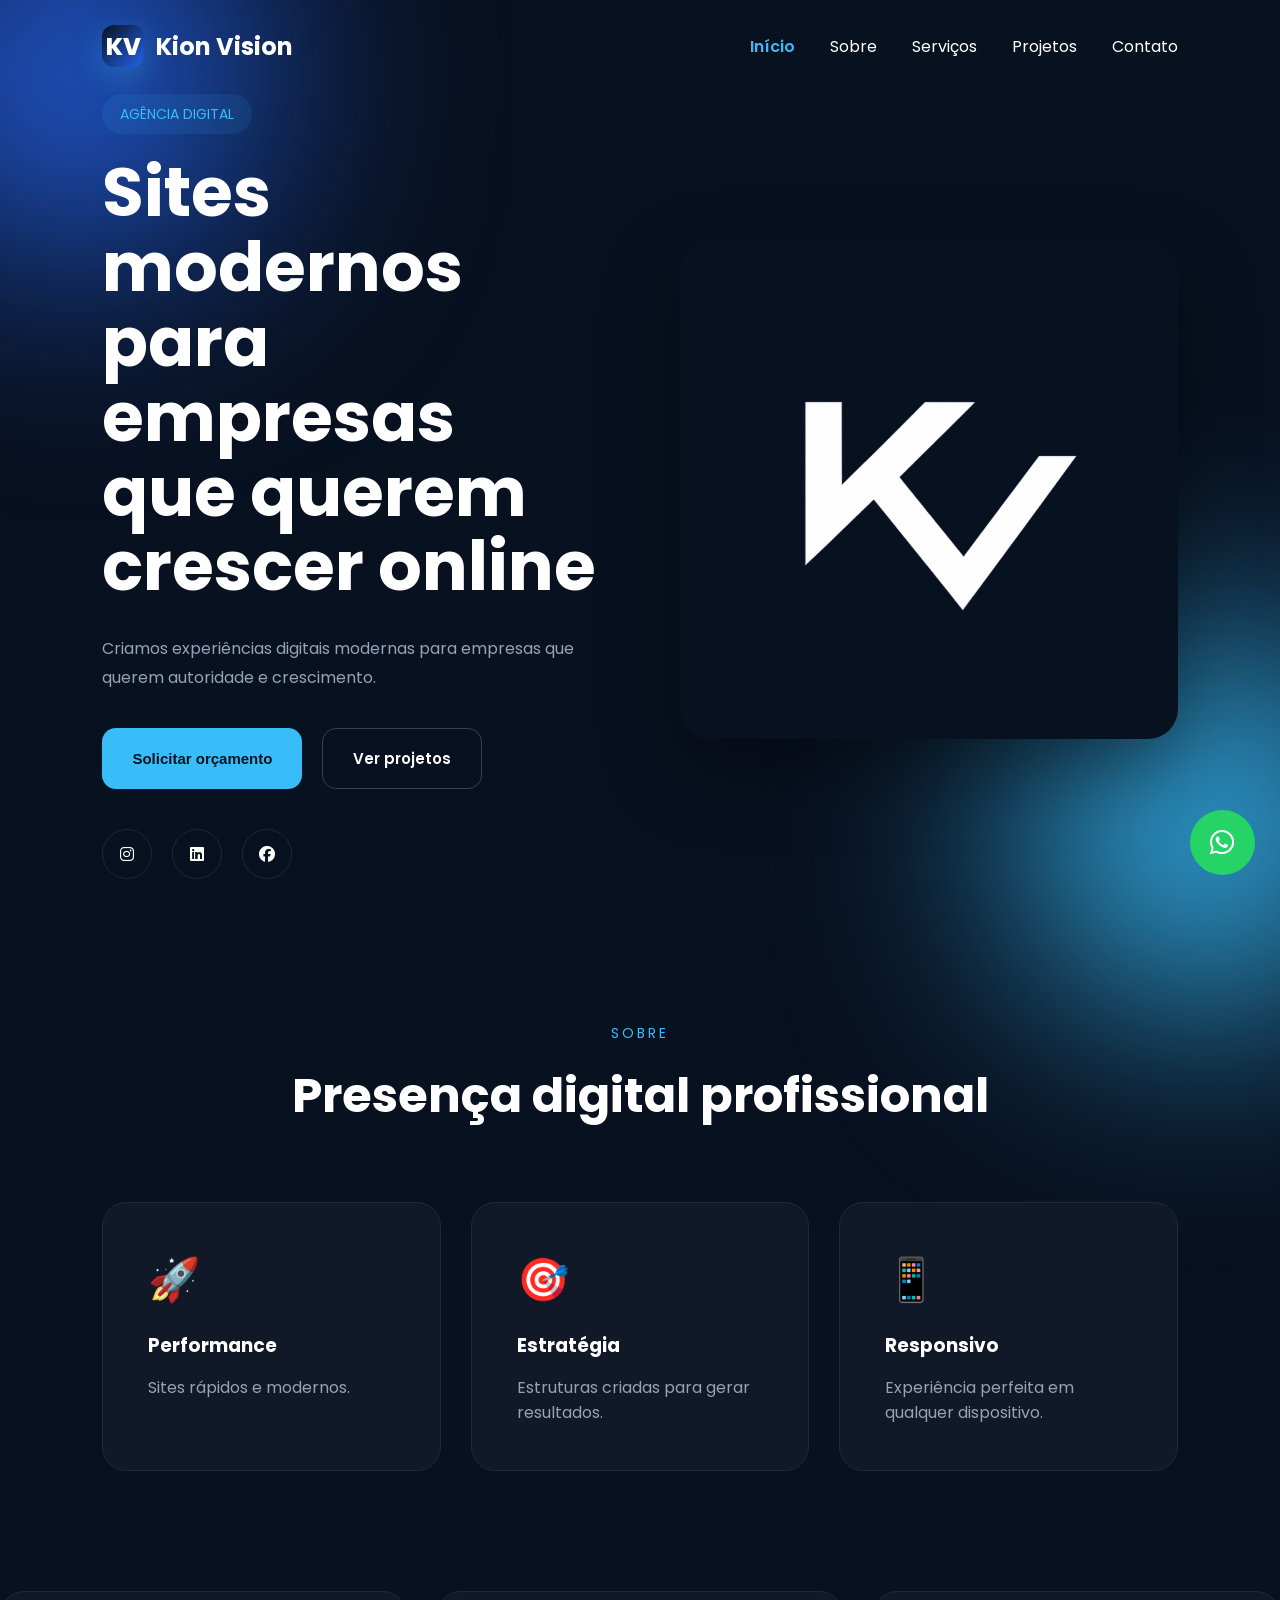
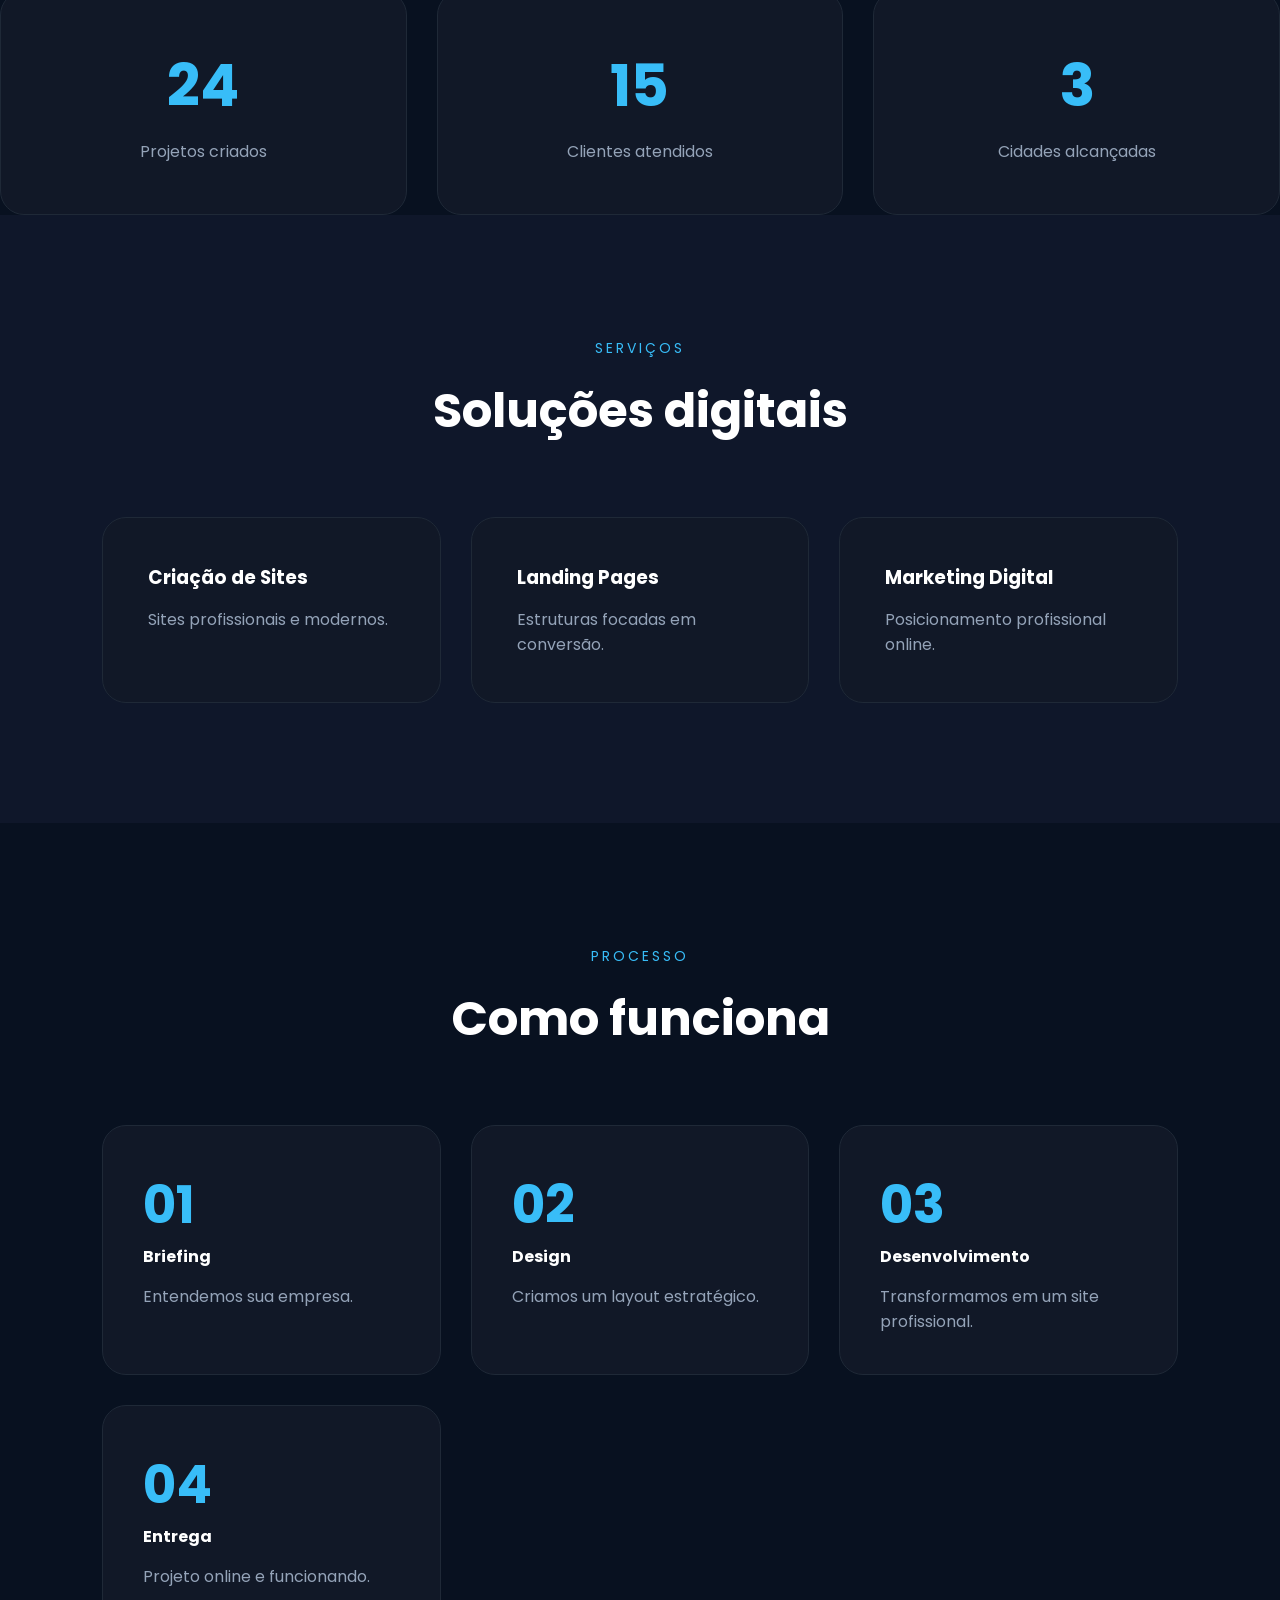
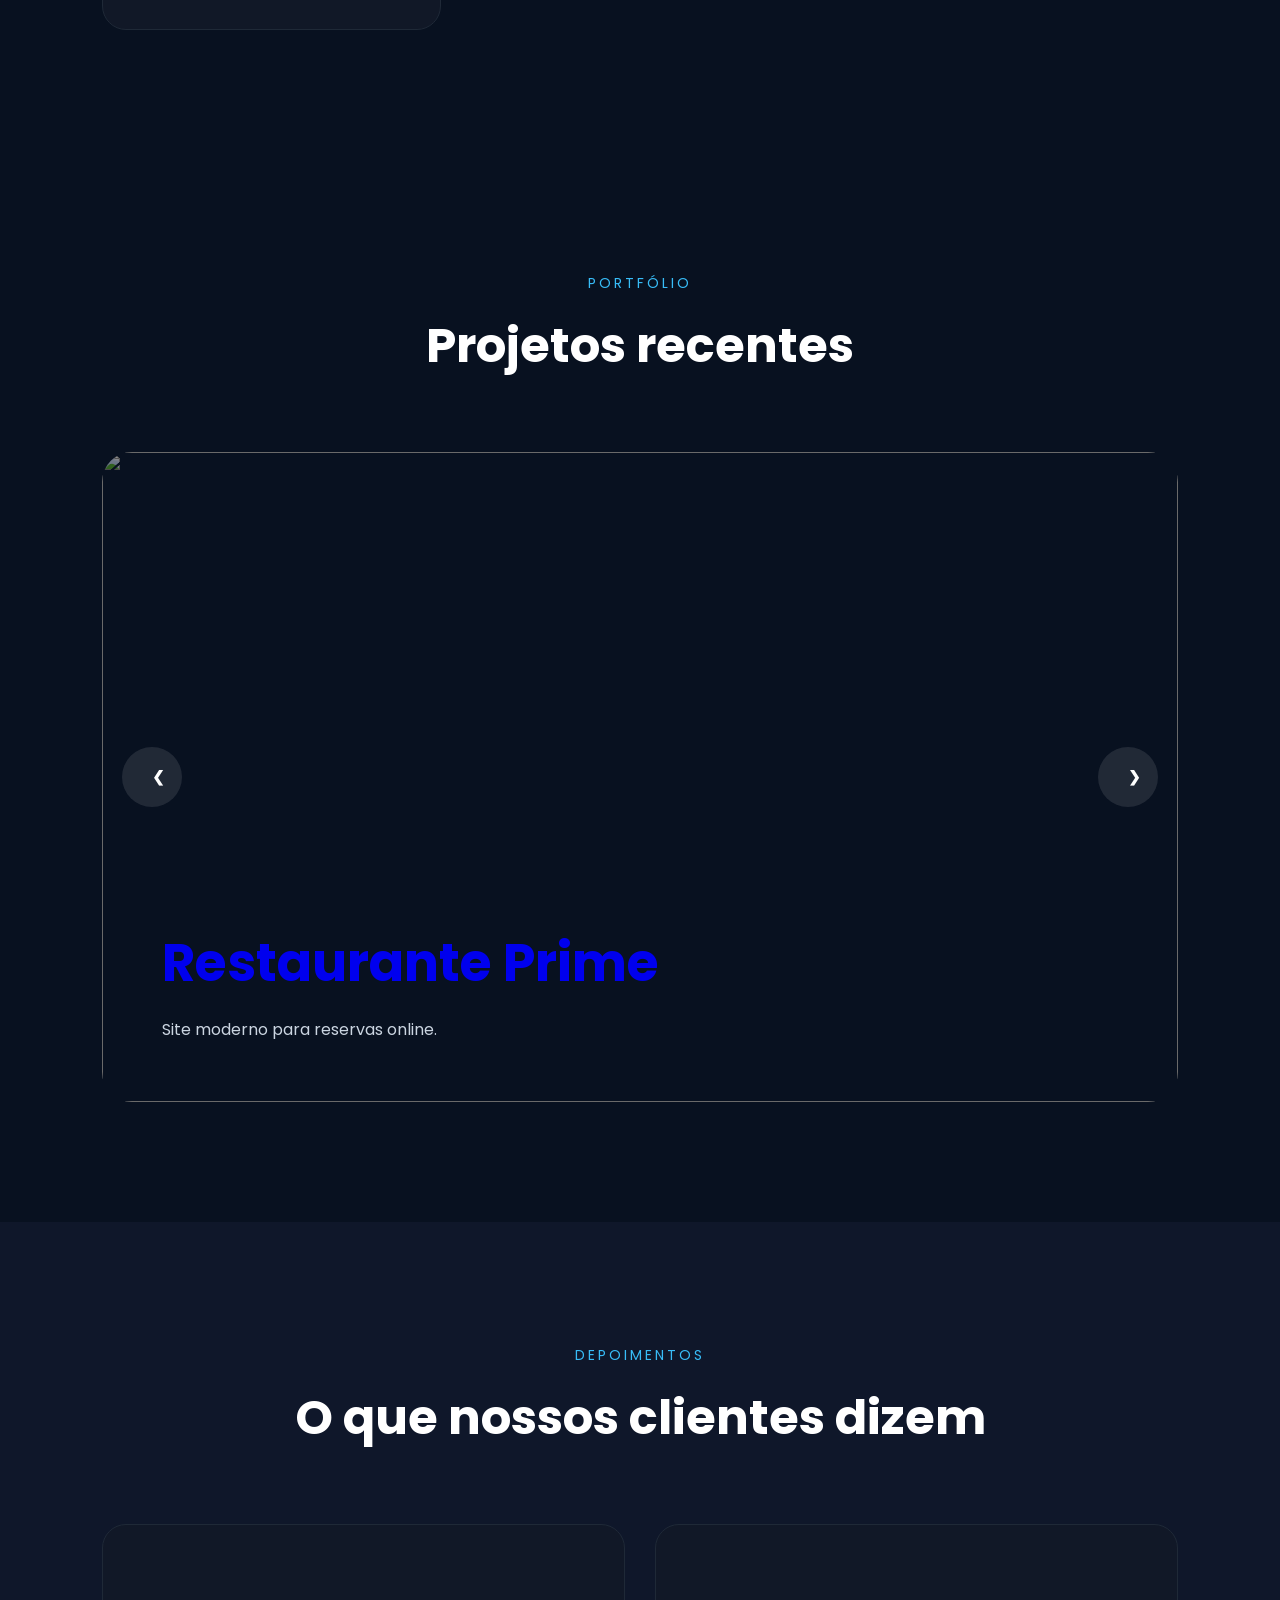
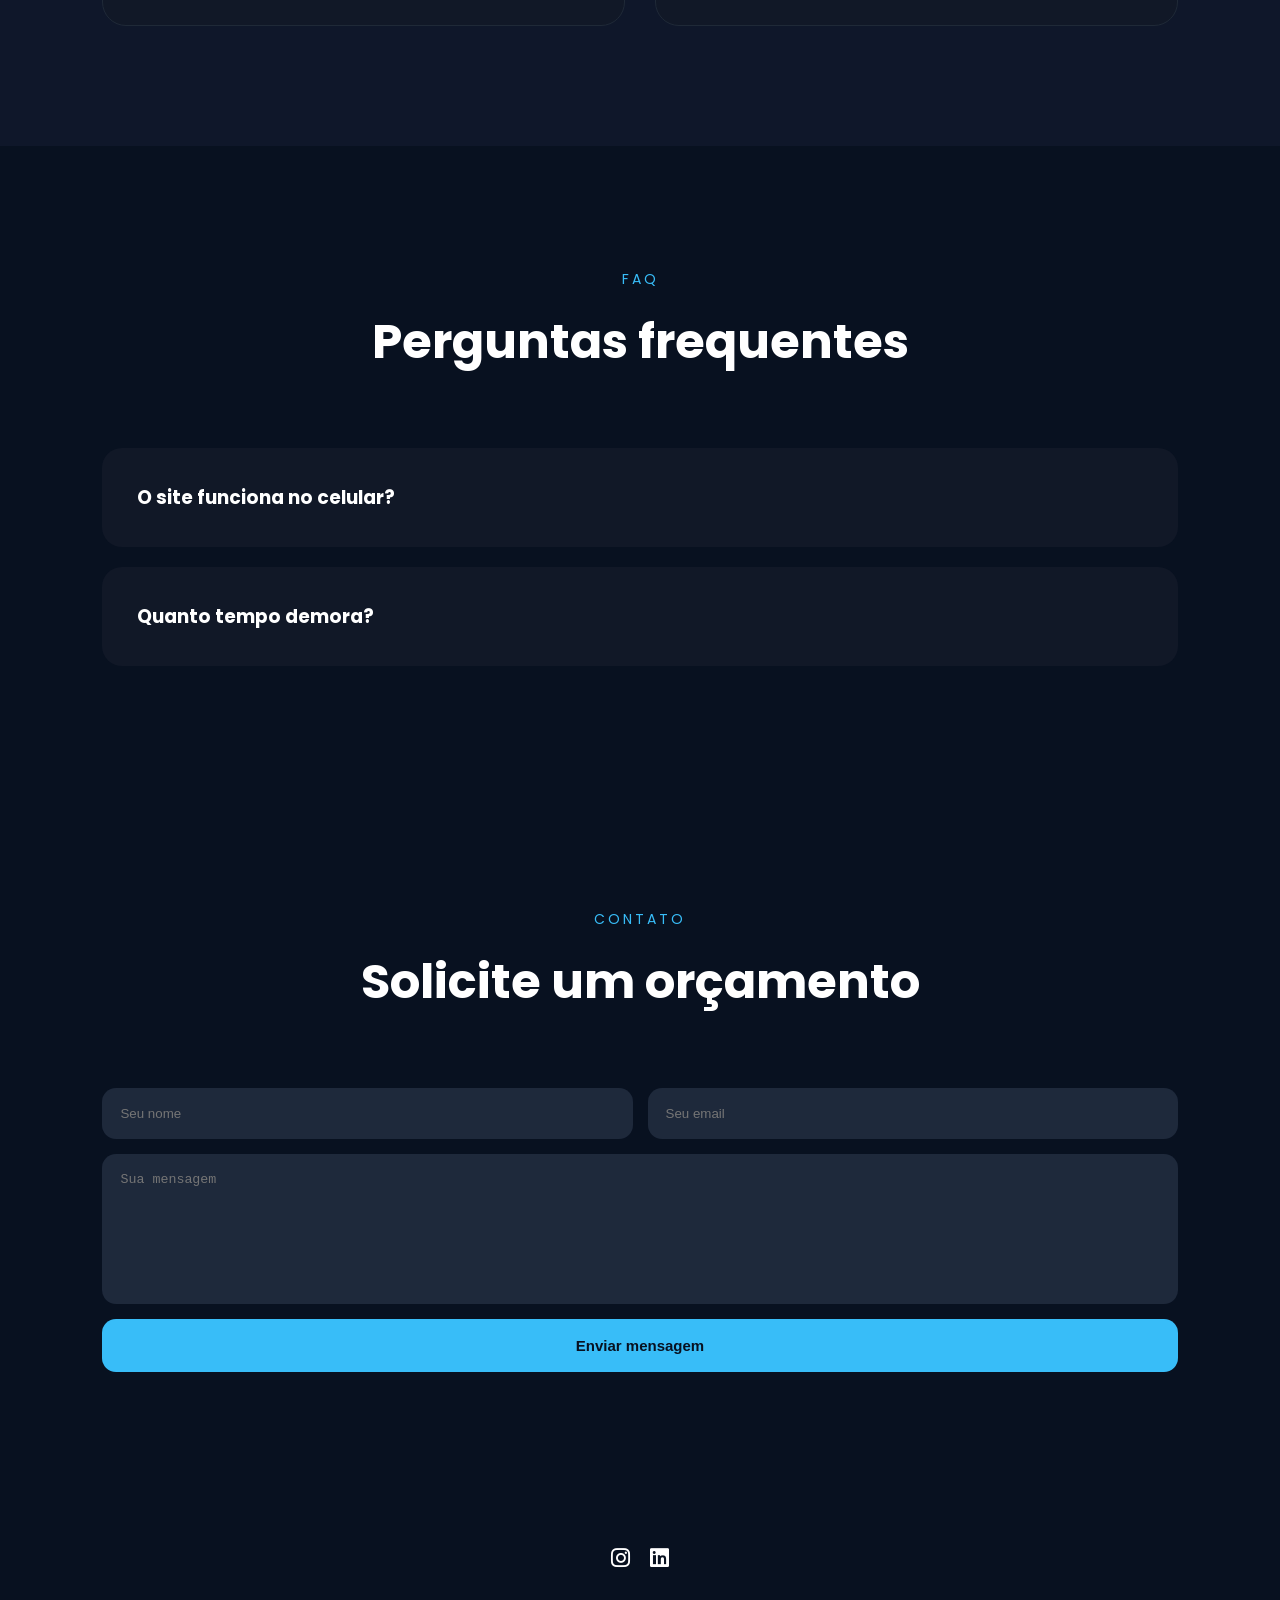
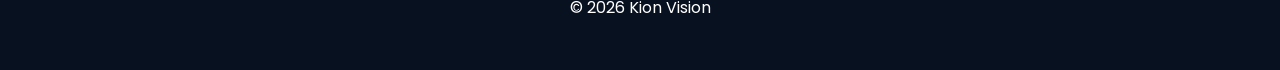
==== commit d78420fd: "Update index.html" ====
--- a/index.html
+++ b/index.html
@@ -31,7 +31,7 @@
 <!-- FAVICON -->
 
 <link rel="icon"
-href="https://cdn-icons-png.flaticon.com/512/5968/5968672.png">
+    <img src="img.jpg/logo.png.png">
 
 <!-- FONT -->
 
--- a/style.css
+++ b/style.css
@@ -16,6 +16,12 @@
   overflow-x:hidden;
 }
 
+html,
+body{
+  margin:0;
+  padding:0;
+}
+
 img{
   max-width:100%;
   display:block;
@@ -88,12 +94,16 @@
   width:42px;
   height:42px;
   border-radius:12px;
-  background: linear-gradient(135deg, #081120, #2563eb);
+  background:linear-gradient(135deg,#081120,#2563eb);
+
   color:#ffffff;
+
   display:flex;
   align-items:center;
   justify-content:center;
+
   font-weight:800;
+
   box-shadow:0 10px 30px rgba(56,189,248,0.3);
 }
 
@@ -109,6 +119,11 @@
 
 nav a:hover{
   color:#38bdf8;
+}
+
+nav a.active{
+  color:#38bdf8;
+  font-weight:600;
 }
 
 .menu-toggle{
@@ -120,7 +135,7 @@
 /* HERO */
 
 .hero{
-  height:100vh;
+  min-height:100vh;
 
   display:flex;
   align-items:center;
@@ -137,10 +152,7 @@
 .hero-text{
   flex:1;
 }
-html, body{
-  margin:0;
-  padding:0;
-}
+
 .tag{
   background:rgba(56,189,248,0.1);
   color:#38bdf8;
@@ -453,6 +465,11 @@
 .faq-item p{
   margin-top:10px;
   color:#94a3b8;
+  display:none;
+}
+
+.faq-item.active p{
+  display:block;
 }
 
 /* CONTACT */
@@ -467,297 +484,38 @@
   gap:20px;
 }
 
+.contact-form{
+  display:flex;
+  flex-direction:column;
+  gap:15px;
+}
+
+.form-row{
+  display:flex;
+  gap:15px;
+}
+
+.form-row input{
+  flex:1;
+}
+
 input,
 textarea{
+  width:100%;
+
   padding:18px;
+
   border:none;
   border-radius:14px;
+
   background:#1e293b;
   color:white;
+
+  outline:none;
 }
 
 textarea{
   min-height:150px;
-}
-
-/* FOOTER */
-
-footer{
-  padding:50px;
-  text-align:center;
-}
-
-.footer-social{
-  display:flex;
-  justify-content:center;
-  gap:20px;
-  margin-bottom:20px;
-}
-
-.footer-social a{
-  color:white;
-  font-size:22px;
-}
-
-
-.faq-item p {
-  display: none;
-}
-* {
-  -webkit-font-smoothing: antialiased;
-  -moz-osx-font-smoothing: grayscale;
-}
-
-.faq-item.active p {
-  display: block;
-}
-/* WHATSAPP */
-
-.whatsapp-float{
-  position:fixed;
-
-  right:25px;
-  bottom:25px;
-
-  width:65px;
-  height:65px;
-
-  border-radius:50%;
-
-  background:#25d366;
-
-  display:flex;
-  align-items:center;
-  justify-content:center;
-
-  color:white;
-  font-size:28px;
-
-  z-index:999;
-}
-
-/* LOADER */
-
-.loader{
-  position:fixed;
-  inset:0;
-
-  background:#081120;
-
-  display:flex;
-  align-items:center;
-  justify-content:center;
-
-  z-index:999999;
-
-  transition:1s;
-}
-
-.loader-logo{
-  font-size:48px;
-  font-weight:800;
-  color:#38bdf8;
-
-  animation:pulse 1.5s infinite;
-}
-
-@keyframes pulse{
-
-  0%{
-    opacity:0.5;
-  }
-
-  50%{
-    opacity:1;
-  }
-
-  100%{
-    opacity:0.5;
-  }
-
-}
-
-/* CURSOR */
-
-
-
-/* PROGRESS */
-
-#progressBar{
-  position:fixed;
-  top:0;
-  left:0;
-
-  height:4px;
-  width:0%;
-
-  background:#38bdf8;
-
-  z-index:999999;
-}
-
-/* BACK TO TOP */
-
-#backToTop{
-  position:fixed;
-
-  right:30px;
-  bottom:110px;
-
-  width:55px;
-  height:55px;
-
-  border:none;
-  border-radius:50%;
-
-  background:#38bdf8;
-
-  color:#081120;
-
-  font-size:22px;
-
-  opacity:0;
-  visibility:hidden;
-
-  z-index:999;
-
-  transition:0.4s;
-}
-
-#backToTop.show{
-  opacity:1;
-  visibility:visible;
-}
-
-/* BLUR */
-
-.blur{
-  position:fixed;
-
-  width:350px;
-  height:350px;
-
-  border-radius:50%;
-
-  filter:blur(120px);
-
-  z-index:-1;
-}
-
-.blur1{
-  background:#2563eb;
-  top:-100px;
-  left:-100px;
-}
-
-.blur2{
-  background:#38bdf8;
-  bottom:-100px;
-  right:-100px;
-}
-
-/* ANIMATIONS */
-
-.fade-up{
-  opacity:0;
-  transform:translateY(60px);
-  transition:1s;
-}
-
-.fade-up.show{
-  opacity:1;
-  transform:translateY(0);
-}
-
-/* RESPONSIVE */
-
-@media(max-width:900px){
-
-  .hero{
-    flex-direction:column;
-    text-align:center;
-  }
-
-  .hero h1{
-    font-size:46px;
-  }
-
-  .hero-buttons{
-    justify-content:center;
-    flex-wrap:wrap;
-  }
-
-  .social-icons{
-    justify-content:center;
-  }
-
-  .menu-toggle{
-    display:block;
-  }
-
-  nav{
-    position:absolute;
-
-    top:100%;
-    right:0;
-
-    width:100%;
-
-    background:#081120;
-
-    display:none;
-    flex-direction:column;
-
-    padding:30px;
-  }
-
-  nav.active{
-    display:flex;
-  }
-
-}#backToTop{
-  display:flex;
-  align-items:center;
-  justify-content:center;
-  line-height:1;
-}
-nav a.active{
-  color:#38bdf8;
-  font-weight:600;
-}
-
-.logo-icon{
-  font-family:inherit;
-}
-
-.contact-form{
-  display:flex;
-  flex-direction:column;
-  gap:15px;
-}
-
-.form-row{
-  display:flex;
-  gap:15px;
-}
-
-.form-row input{
-  flex:1;
-}
-
-.contact-form input,
-.contact-form textarea{
-  width:100%;
-  padding:18px;
-  border:none;
-  border-radius:14px;
-  background:#1e293b;
-  color:white;
-  outline:none;
-}
-
-.contact-form textarea{
-  min-height:160px;
   resize:none;
 }
 
@@ -774,4 +532,329 @@
 
 .contact-form button:hover{
   transform:translateY(-3px);
-}+}
+
+/* FOOTER */
+
+footer{
+  padding:50px;
+  text-align:center;
+}
+
+.footer-social{
+  display:flex;
+  justify-content:center;
+  gap:20px;
+  margin-bottom:20px;
+}
+
+.footer-social a{
+  color:white;
+  font-size:22px;
+}
+
+/* WHATSAPP */
+
+.whatsapp-float{
+  position:fixed;
+
+  right:25px;
+  bottom:25px;
+
+  width:65px;
+  height:65px;
+
+  border-radius:50%;
+
+  background:#25d366;
+
+  display:flex;
+  align-items:center;
+  justify-content:center;
+
+  color:white;
+  font-size:28px;
+
+  z-index:999;
+}
+
+/* LOADER */
+
+.loader{
+  position:fixed;
+  inset:0;
+
+  background:#081120;
+
+  display:flex;
+  align-items:center;
+  justify-content:center;
+
+  z-index:999999;
+
+  transition:1s;
+}
+
+.loader-logo{
+  font-size:48px;
+  font-weight:800;
+  color:#38bdf8;
+
+  animation:pulse 1.5s infinite;
+}
+
+@keyframes pulse{
+
+  0%{
+    opacity:0.5;
+  }
+
+  50%{
+    opacity:1;
+  }
+
+  100%{
+    opacity:0.5;
+  }
+
+}
+
+/* PROGRESS */
+
+#progressBar{
+  position:fixed;
+  top:0;
+  left:0;
+
+  height:4px;
+  width:0%;
+
+  background:#38bdf8;
+
+  z-index:999999;
+}
+
+/* BACK TO TOP */
+
+#backToTop{
+  position:fixed;
+
+  right:30px;
+  bottom:110px;
+
+  width:55px;
+  height:55px;
+
+  border:none;
+  border-radius:50%;
+
+  background:#38bdf8;
+
+  color:#081120;
+
+  font-size:22px;
+
+  display:flex;
+  align-items:center;
+  justify-content:center;
+  line-height:1;
+
+  opacity:0;
+  visibility:hidden;
+
+  z-index:999;
+
+  transition:0.4s;
+}
+
+#backToTop.show{
+  opacity:1;
+  visibility:visible;
+}
+
+/* BLUR */
+
+.blur{
+  position:fixed;
+
+  width:350px;
+  height:350px;
+
+  border-radius:50%;
+
+  filter:blur(120px);
+
+  z-index:-1;
+}
+
+.blur1{
+  background:#2563eb;
+  top:-100px;
+  left:-100px;
+}
+
+.blur2{
+  background:#38bdf8;
+  bottom:-100px;
+  right:-100px;
+}
+
+/* ANIMATIONS */
+
+.fade-up{
+  opacity:0;
+  transform:translateY(60px);
+  transition:1s;
+}
+
+.fade-up.show{
+  opacity:1;
+  transform:translateY(0);
+}
+
+/* SMOOTH TEXT */
+
+*{
+  -webkit-font-smoothing:antialiased;
+  -moz-osx-font-smoothing:grayscale;
+}
+
+/* RESPONSIVE */
+
+@media(max-width:900px){
+
+  /* HEADER */
+
+  header{
+    padding:18px 6%;
+  }
+
+  .menu-toggle{
+    display:block;
+  }
+
+  nav{
+    position:absolute;
+    top:100%;
+    left:0;
+
+    width:100%;
+
+    background:#081120;
+
+    display:none;
+    flex-direction:column;
+
+    padding:25px;
+  }
+
+  nav.active{
+    display:flex;
+  }
+
+  nav a{
+    padding:12px 0;
+  }
+
+  /* HERO */
+
+  .hero{
+    min-height:auto;
+
+    flex-direction:column;
+
+    text-align:center;
+
+    gap:40px;
+
+    padding-top:140px;
+    padding-bottom:70px;
+  }
+
+  .hero h1{
+    font-size:38px;
+    line-height:1.15;
+  }
+
+  .hero p{
+    font-size:15px;
+  }
+
+  .hero-buttons{
+    justify-content:center;
+    flex-wrap:wrap;
+  }
+
+  .social-icons{
+    justify-content:center;
+  }
+
+  .hero-image{
+    width:100%;
+    display:flex;
+    justify-content:center;
+  }
+
+  .hero-image img{
+    width:100%;
+    max-width:360px;
+  }
+
+  /* SECTION */
+
+  .section{
+    padding:90px 6%;
+  }
+
+  .section-title{
+    margin-bottom:50px;
+  }
+
+  .section-title h2{
+    font-size:34px;
+    line-height:1.2;
+  }
+
+  /* FORM */
+
+  .form-row{
+    flex-direction:column;
+  }
+
+  .contact-form textarea{
+    min-height:220px;
+  }
+
+  /* PORTFOLIO */
+
+  .portfolio-slide img{
+    height:420px;
+  }
+
+  .portfolio-overlay{
+    left:25px;
+    bottom:25px;
+  }
+
+  .portfolio-overlay h3{
+    font-size:28px;
+  }
+
+  .portfolio-btn{
+    width:50px;
+    height:50px;
+  }
+
+  /* FLOAT BUTTONS */
+
+  .whatsapp-float{
+    right:18px;
+    bottom:20px;
+  }
+
+  #backToTop{
+    right:18px;
+    bottom:95px;
+  }
+
+}
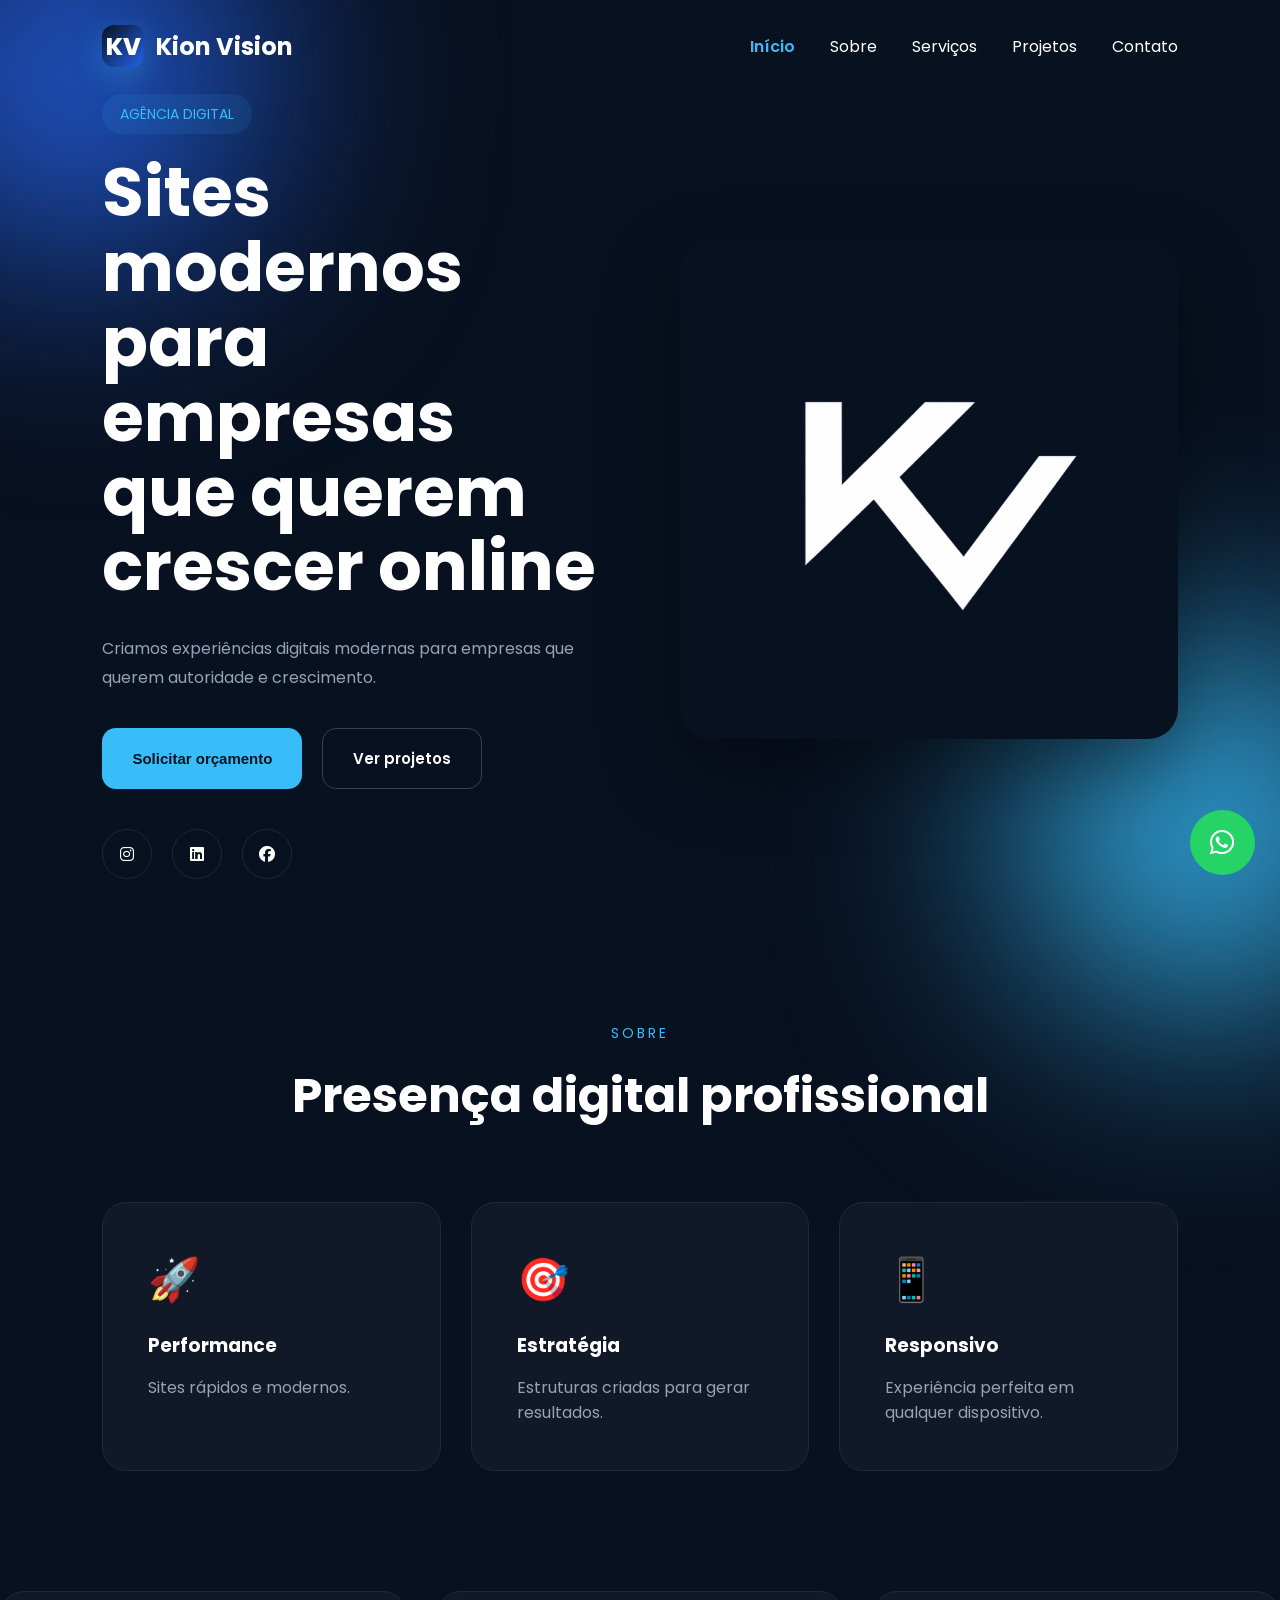
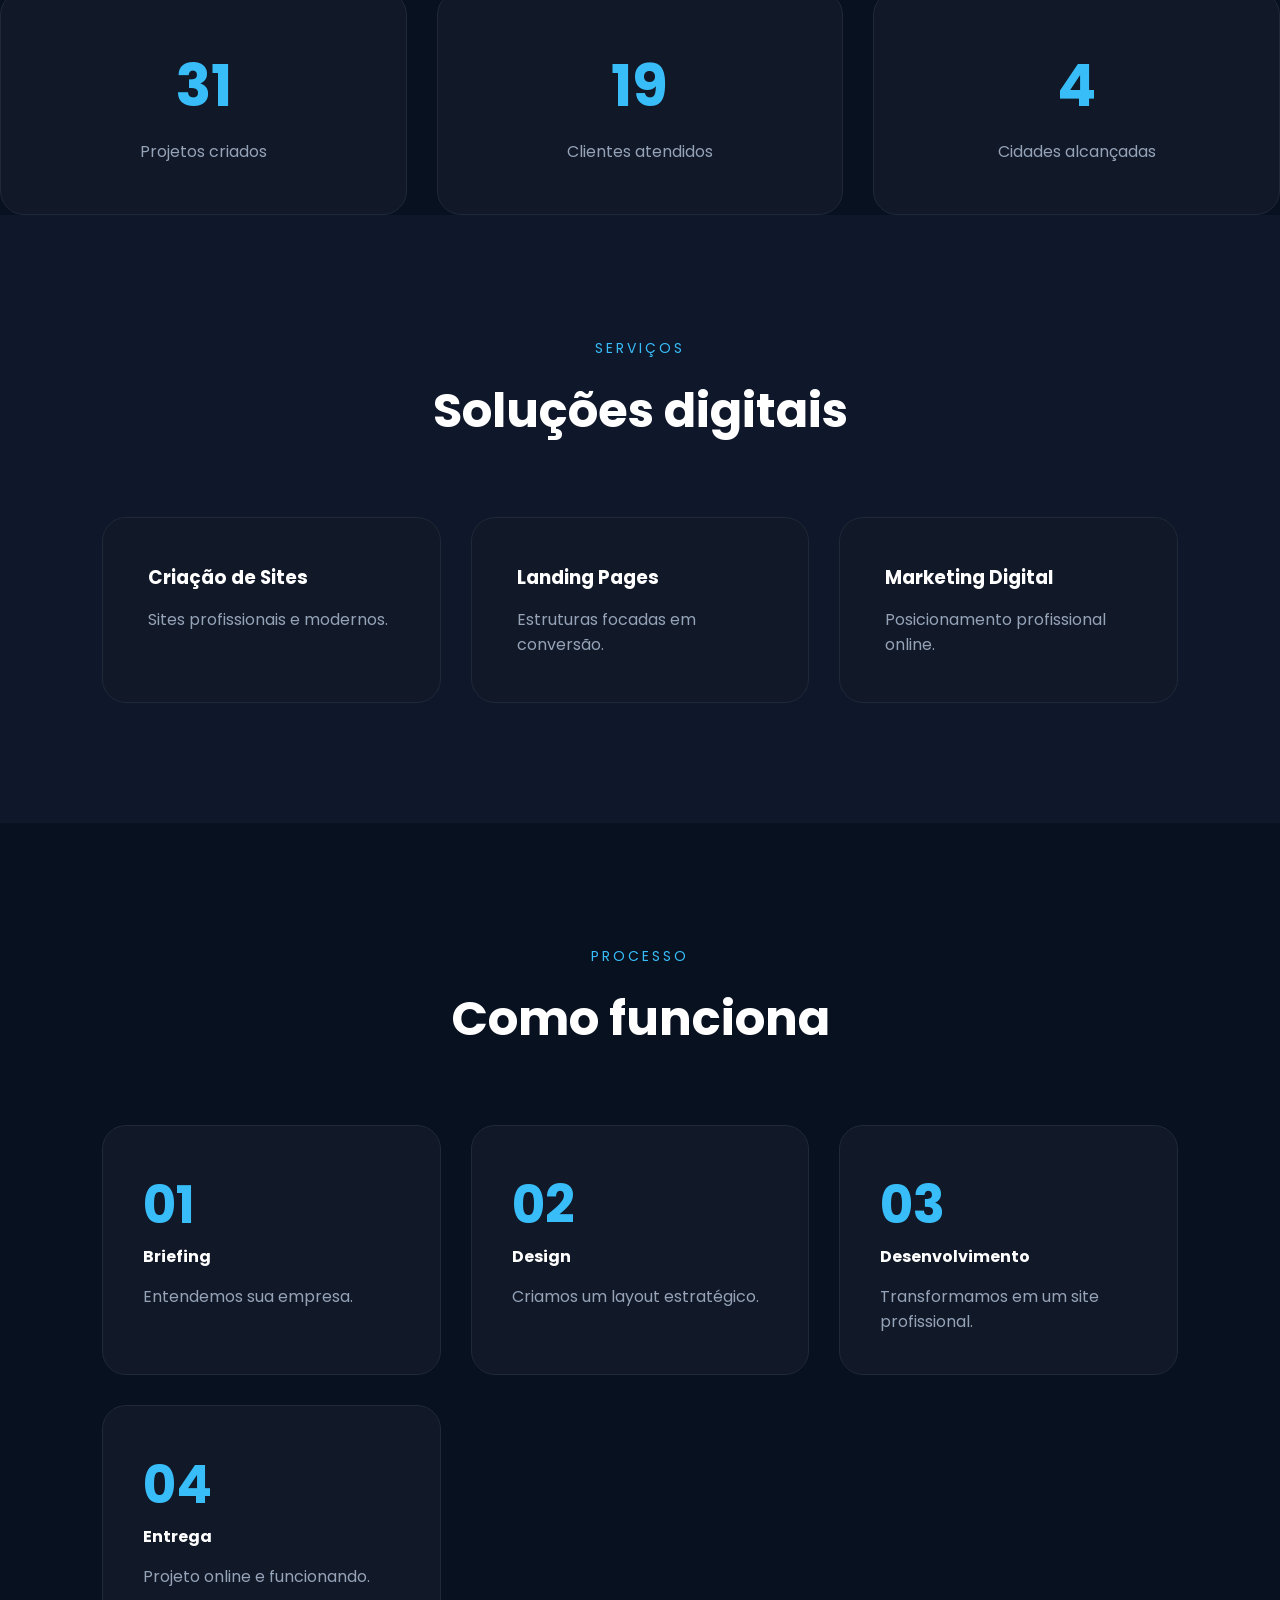
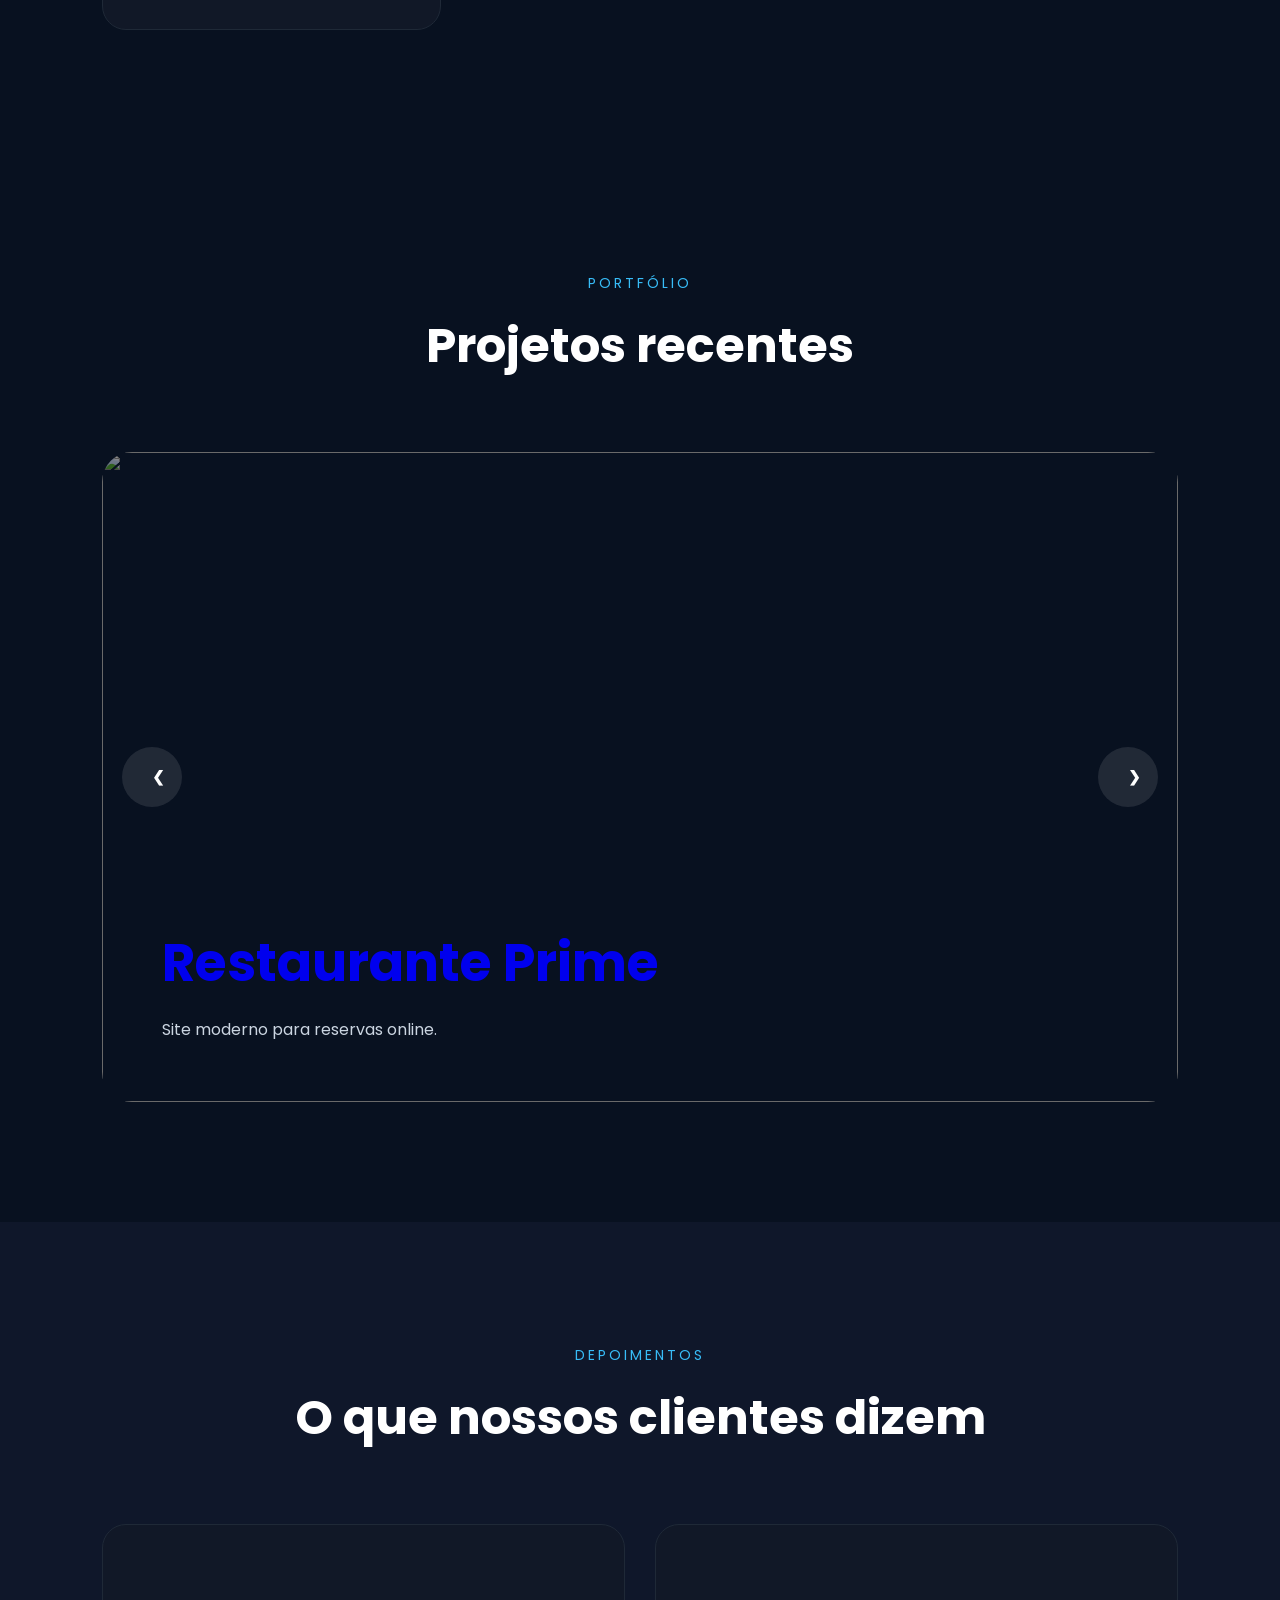
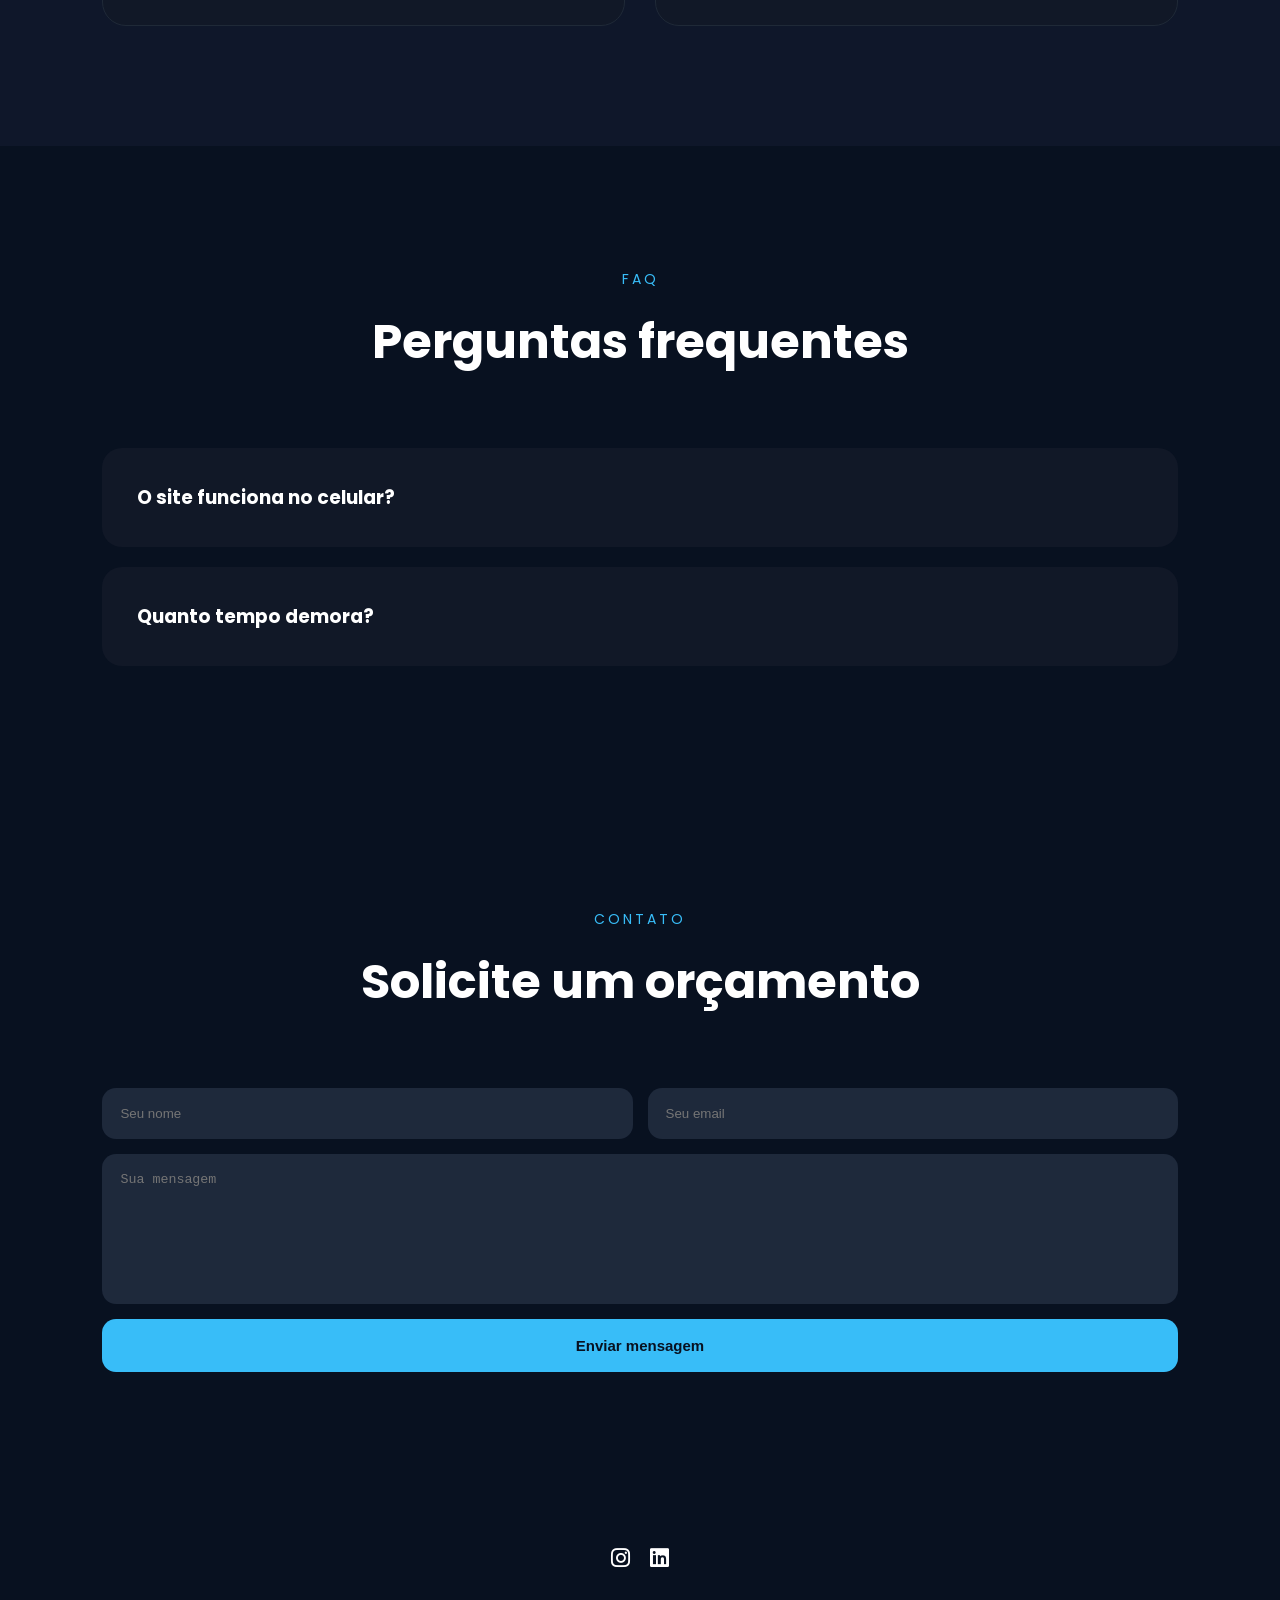
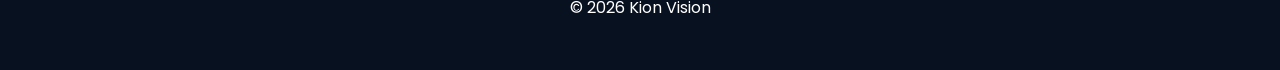
==== commit 9783248f: "Update index.html" ====
--- a/index.html
+++ b/index.html
@@ -30,8 +30,8 @@
 
 <!-- FAVICON -->
 
-<link rel="icon"
-    <img src="img.jpg/logo.png.png">
+<link rel="icon" type="image/png" href="img.jpg/logo.png.png">
+<link rel="apple-touch-icon" href="img.jpg/logo.png.png">
 
 <!-- FONT -->
 
